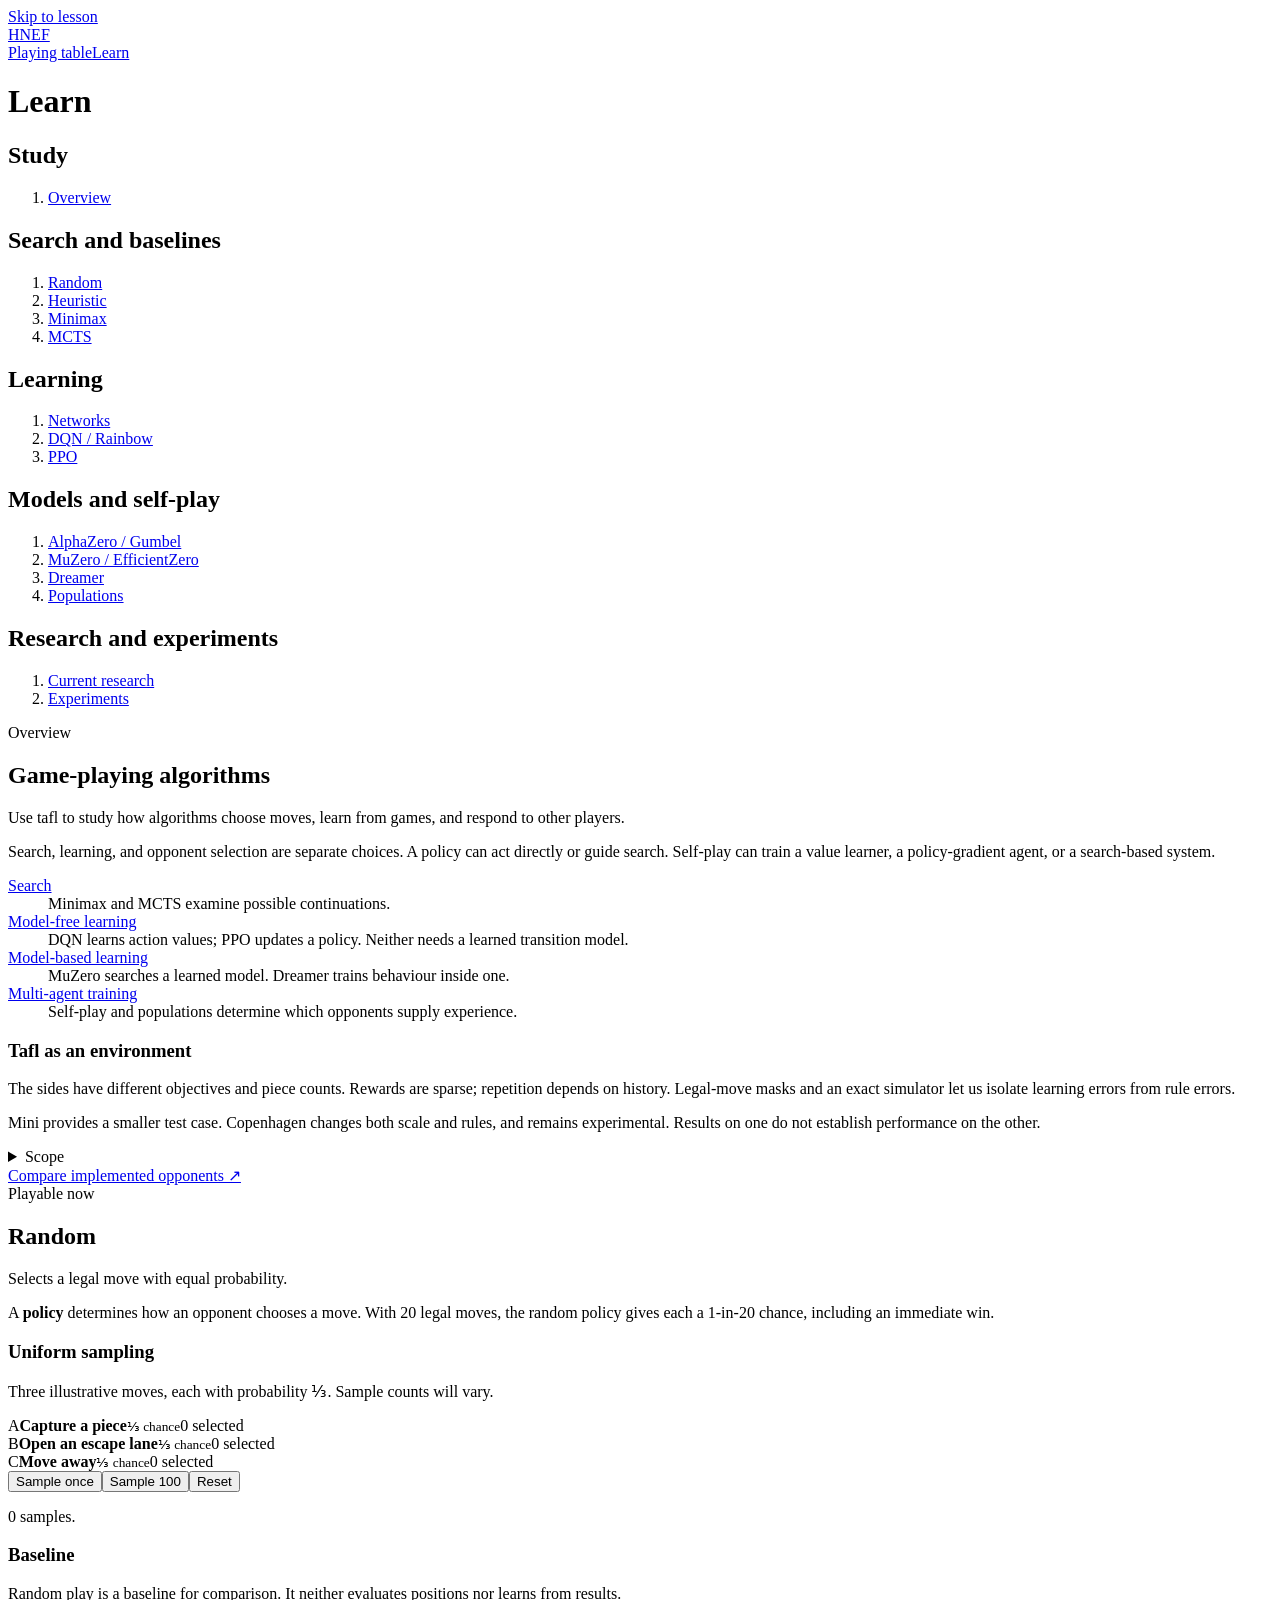
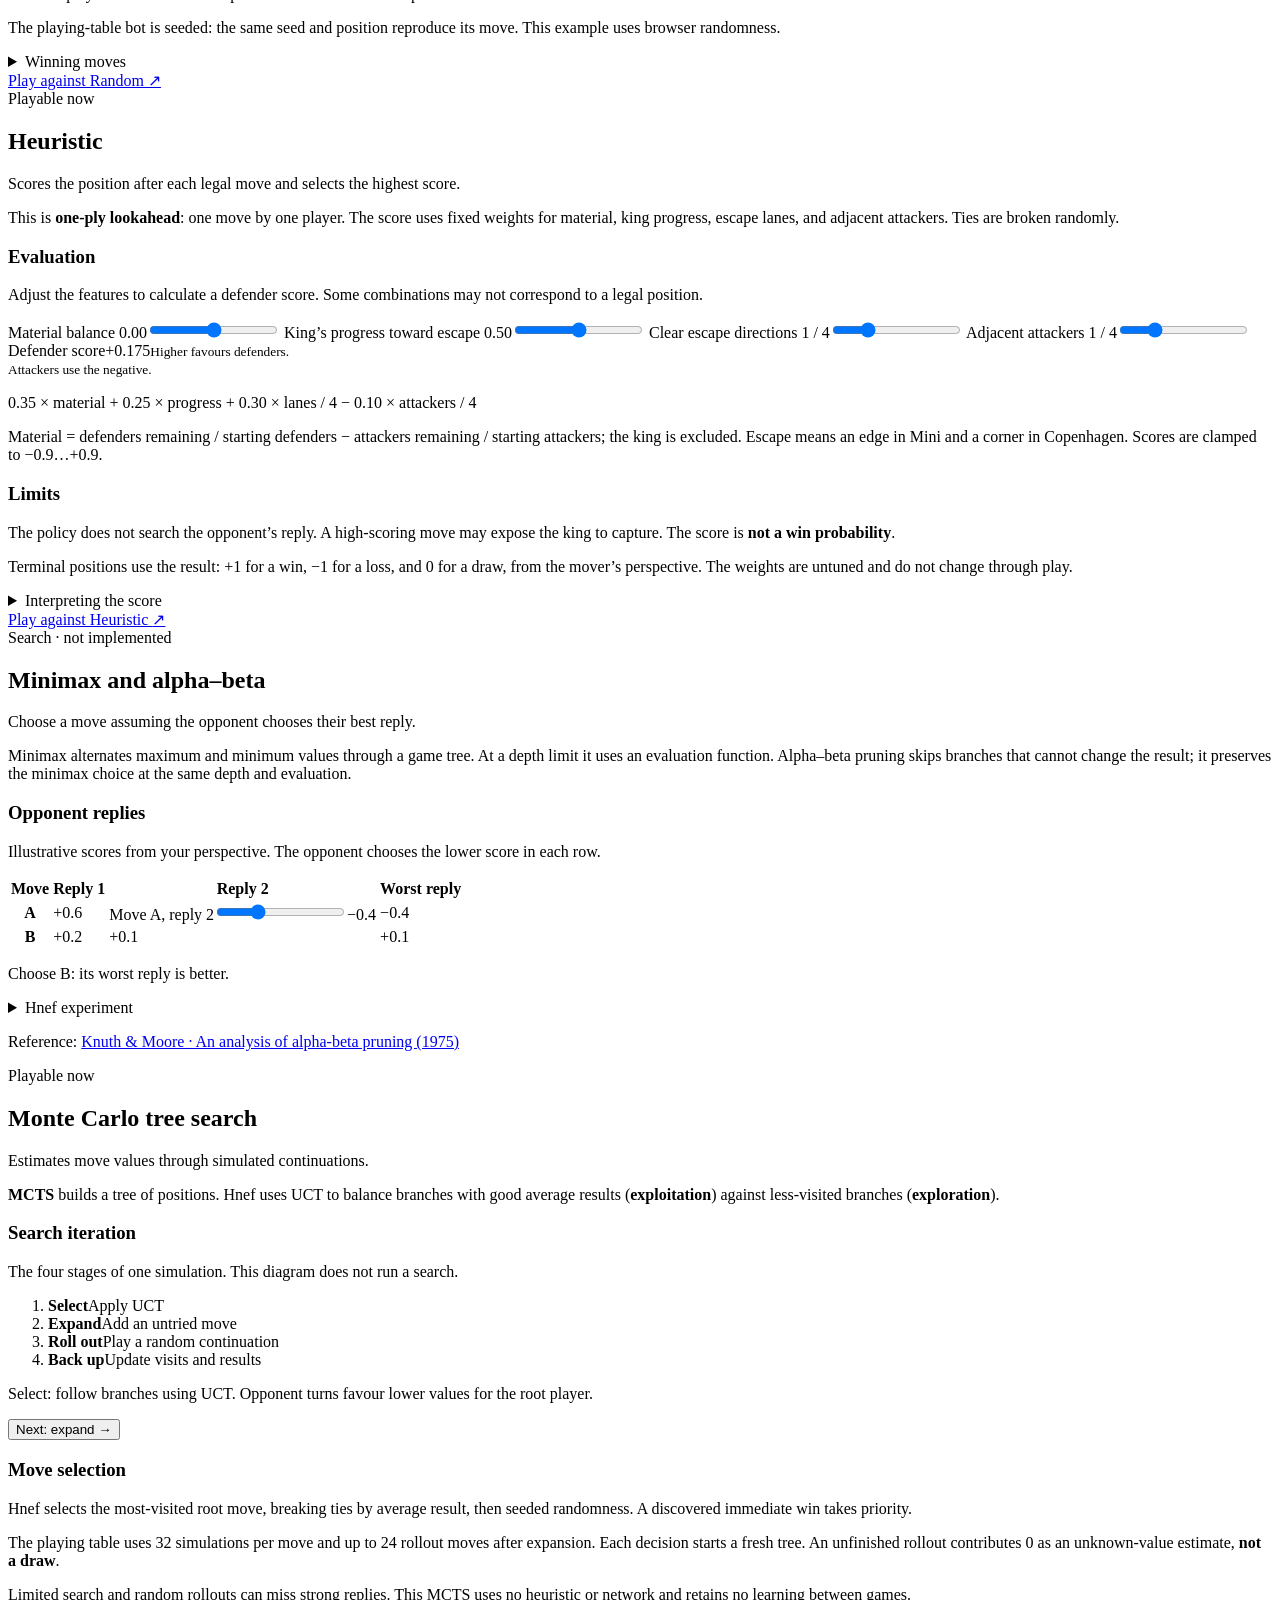
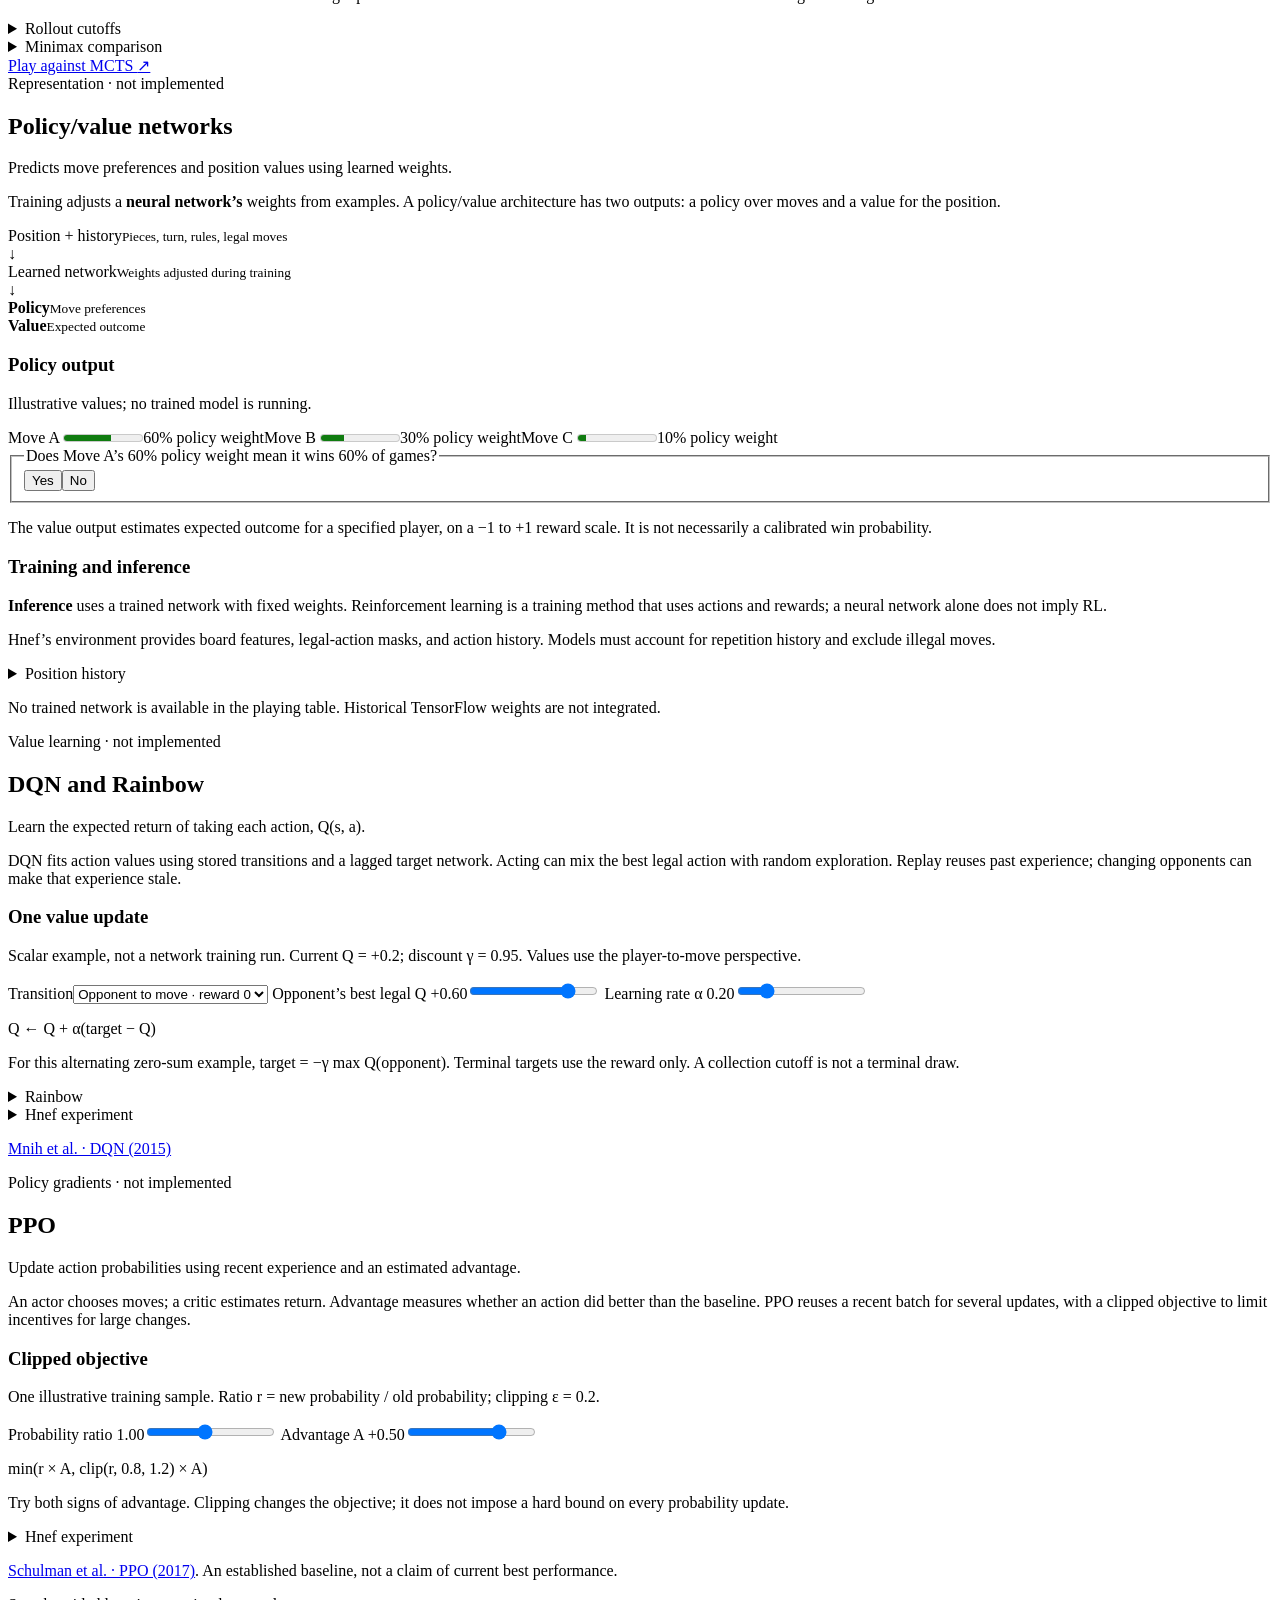
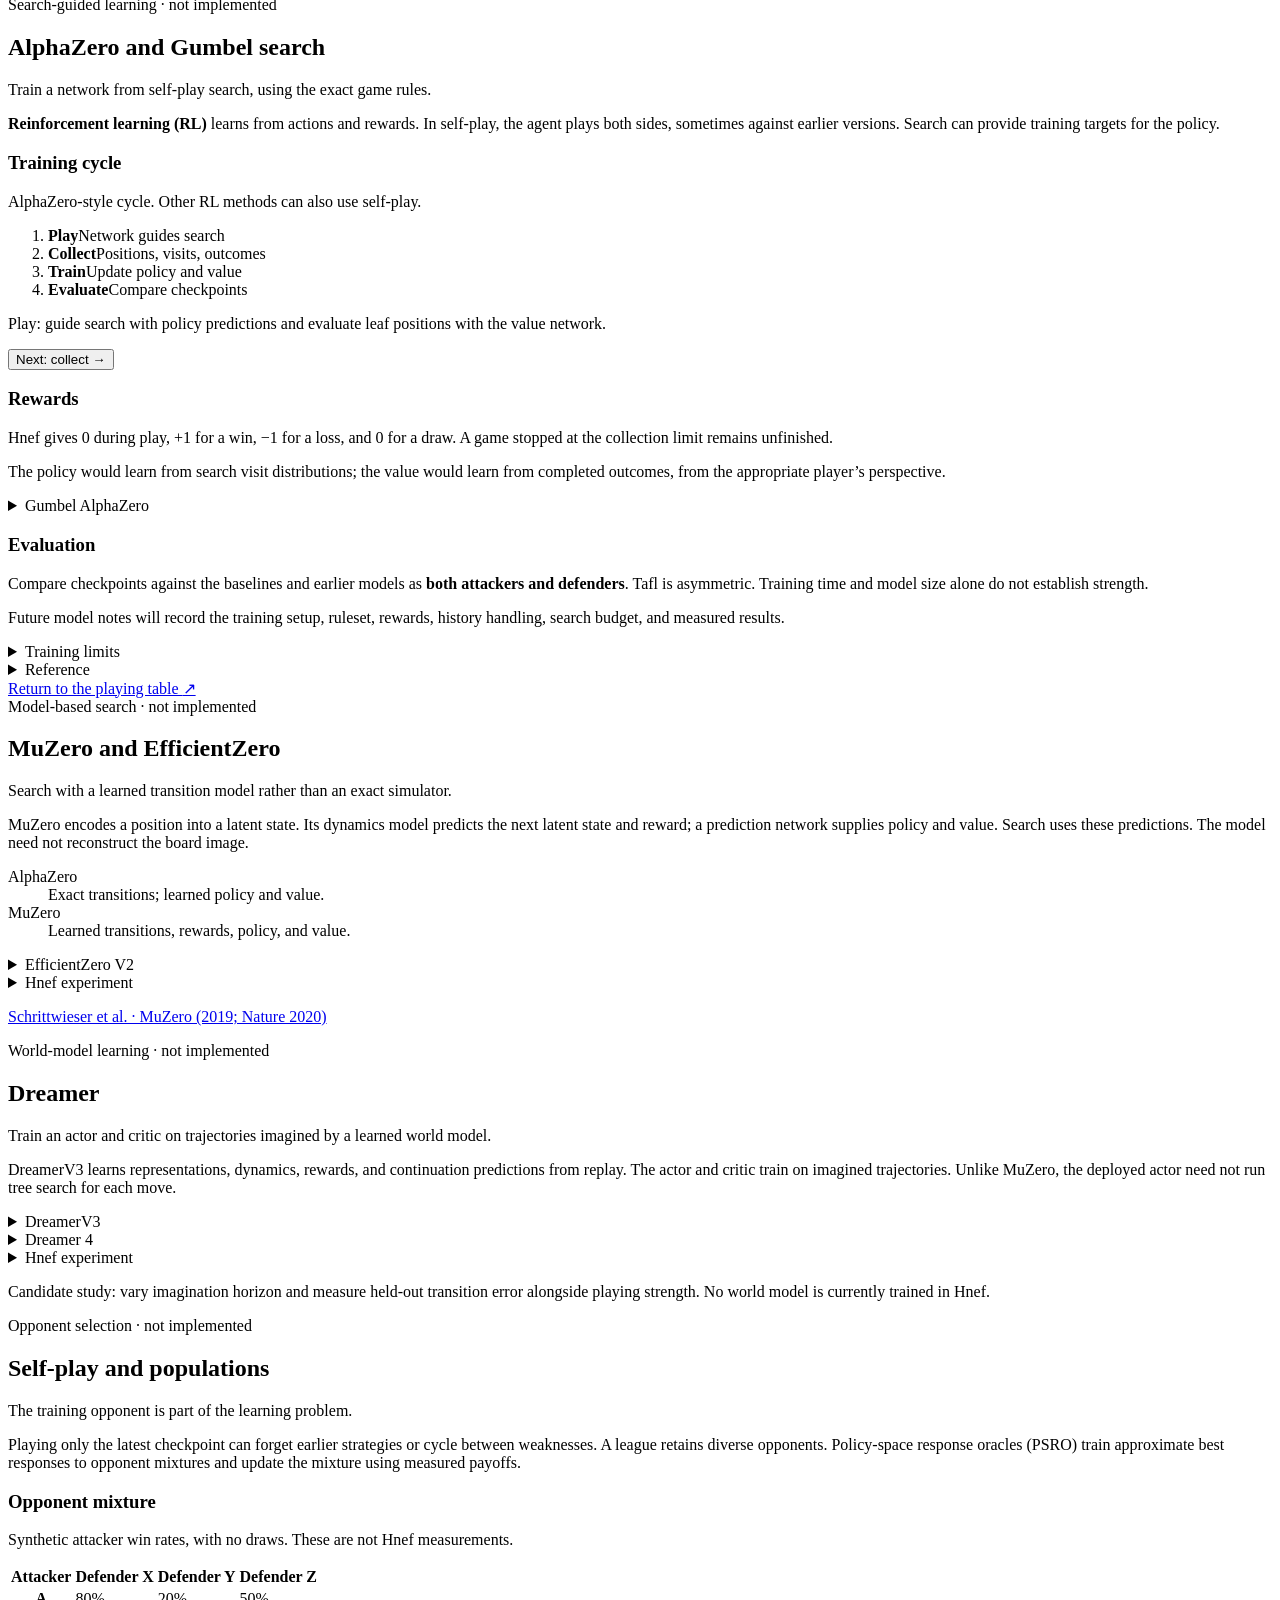
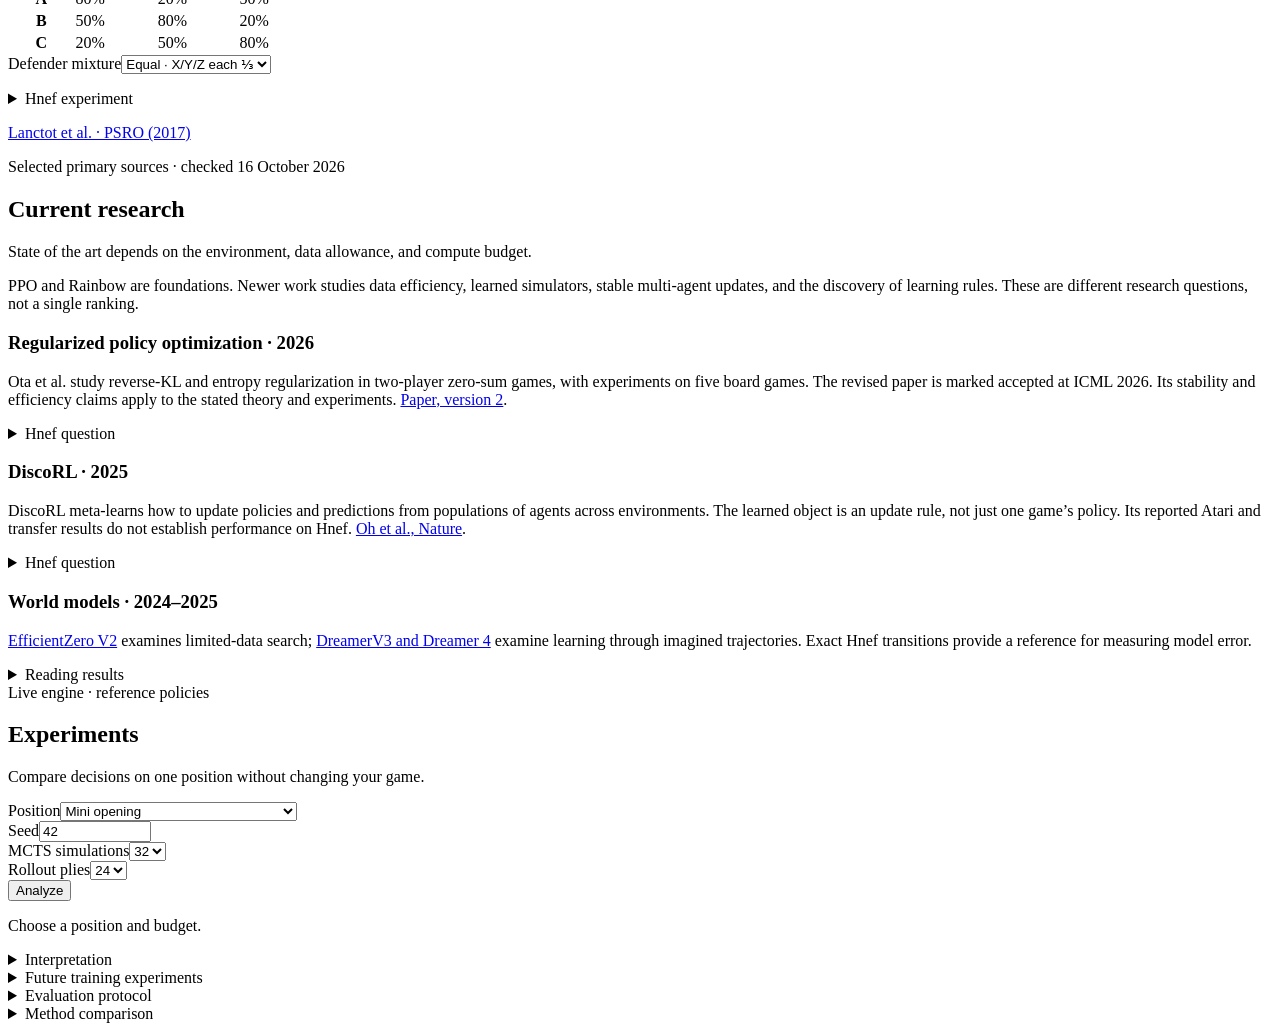
==== src/hnef/web/learn.html @ 336c1e79 "feat(web): add browser game and algorithm learning playground" ====
<!doctype html>
<html lang="en">
<head>
  <meta charset="utf-8"><meta name="viewport" content="width=device-width, initial-scale=1">
  <meta name="theme-color" content="#D8CDAA">
  <meta name="description" content="Study and compare game-playing algorithms in Hnef: search, value learning, policy gradients, world models, and multi-agent training.">
  <title>Learn · Hnef</title>
  <link rel="preload" href="/assets/fonts/cormorant.woff2" as="font" type="font/woff2" crossorigin>
  <link rel="stylesheet" href="/style.css"><link rel="stylesheet" href="/learn.css">
  <script src="/learn-math.js" defer></script><script src="/learn.js" defer></script>
</head>
<body class="learning-page">
<a class="skip-link" href="#lesson-content">Skip to lesson</a>
<header class="masthead">
  <a class="wordmark" href="/" aria-label="Hnef home">HNEF</a>
  <nav aria-label="Main menu"><a class="menu-link" href="/">Playing table</a><a class="menu-link" href="/learn" aria-current="page">Learn</a></nav>
</header>
<main class="academy">
  <header class="course-intro"><h1>Learn</h1></header>
  <div class="topic-picker" hidden><label for="topic-select">Topic</label><select id="topic-select"></select></div>
  <div class="course-layout">
    <nav class="lesson-nav" aria-label="Topics">
<div class="topic-group"><h2>Study</h2><ol>
<li><a href="#overview">Overview</a></li>
</ol></div>
<div class="topic-group"><h2>Search and baselines</h2><ol>
<li><a href="#random">Random</a></li>
<li><a href="#heuristic">Heuristic</a></li>
<li><a href="#minimax">Minimax</a></li>
<li><a href="#mcts">MCTS</a></li>
</ol></div>
<div class="topic-group"><h2>Learning</h2><ol>
<li><a href="#neural">Networks</a></li>
<li><a href="#dqn">DQN / Rainbow</a></li>
<li><a href="#ppo">PPO</a></li>
</ol></div>
<div class="topic-group"><h2>Models and self-play</h2><ol>
<li><a href="#self-play">AlphaZero / Gumbel</a></li>
<li><a href="#muzero">MuZero / EfficientZero</a></li>
<li><a href="#dreamer">Dreamer</a></li>
<li><a href="#populations">Populations</a></li>
</ol></div>
<div class="topic-group"><h2>Research and experiments</h2><ol>
<li><a href="#research">Current research</a></li>
<li><a href="#experiments">Experiments</a></li>
</ol></div>
</nav>
    <div id="lesson-content" tabindex="-1">
      <noscript><p class="lesson-note">All topics are below. Enable JavaScript to use the interactive examples.</p></noscript>
      <article id="overview" class="lesson" aria-labelledby="overview-title">
        <div class="lesson-kicker">Overview</div>
        <h2 id="overview-title" tabindex="-1">Game-playing algorithms</h2>

<p class="lesson-lead">Use tafl to study how algorithms choose moves, learn from games, and respond to other players.</p>
<p>Search, learning, and opponent selection are separate choices. A policy can act directly or guide search. Self-play can train a value learner, a policy-gradient agent, or a search-based system.</p>
<dl class="method-map">
  <dt><a href="#minimax">Search</a></dt><dd>Minimax and MCTS examine possible continuations.</dd>
  <dt><a href="#dqn">Model-free learning</a></dt><dd>DQN learns action values; PPO updates a policy. Neither needs a learned transition model.</dd>
  <dt><a href="#muzero">Model-based learning</a></dt><dd>MuZero searches a learned model. Dreamer trains behaviour inside one.</dd>
  <dt><a href="#populations">Multi-agent training</a></dt><dd>Self-play and populations determine which opponents supply experience.</dd>
</dl>
<h3>Tafl as an environment</h3>
<p>The sides have different objectives and piece counts. Rewards are sparse; repetition depends on history. Legal-move masks and an exact simulator let us isolate learning errors from rule errors.</p>
<p>Mini provides a smaller test case. Copenhagen changes both scale and rules, and remains experimental. Results on one do not establish performance on the other.</p>
<details><summary>Scope</summary><p>Random, heuristic, and MCTS are playable. Other methods are study material and candidate experiments, not installed opponents. No method has established state-of-the-art performance on Hnef.</p></details>
<a class="practice-link" href="#experiments">Compare implemented opponents ↗</a>

      </article>
      <article id="random" class="lesson" aria-labelledby="random-title">
        <div class="lesson-kicker"><span class="status-badge">Playable now</span></div>
        <h2 id="random-title" tabindex="-1">Random</h2>
        <p class="lesson-lead">Selects a legal move with equal probability.</p>
        <p>A <strong>policy</strong> determines how an opponent chooses a move. With 20 legal moves, the random policy gives each a 1-in-20 chance, including an immediate win.</p>
        <section class="lab" aria-labelledby="random-lab-title">
          <h3 id="random-lab-title">Uniform sampling</h3>
          <p>Three illustrative moves, each with probability ⅓. Sample counts will vary.</p>
          <div class="sample-cards">
            <div><span>A</span><strong>Capture a piece</strong><small>⅓ chance</small><output id="sample-a">0 selected</output></div>
            <div><span>B</span><strong>Open an escape lane</strong><small>⅓ chance</small><output id="sample-b">0 selected</output></div>
            <div><span>C</span><strong>Move away</strong><small>⅓ chance</small><output id="sample-c">0 selected</output></div>
          </div>
          <div class="lab-actions"><button id="sample-one" class="action-button" type="button">Sample once</button><button id="sample-many" class="text-button" type="button">Sample 100</button><button id="sample-reset" class="text-button" type="button">Reset</button></div>
          <p id="sample-result" class="lab-result" role="status">0 samples.</p>
        </section>
        <h3>Baseline</h3>
        <p>Random play is a baseline for comparison. It neither evaluates positions nor learns from results.</p>
        <p class="lesson-note">The playing-table bot is seeded: the same seed and position reproduce its move. This example uses browser randomness.</p>
        <details class="knowledge-check"><summary>Winning moves</summary><p>A winning move has the same probability as any other legal move. The policy does not recognize its result.</p></details>
        <a class="practice-link" href="/?opponent=random">Play against Random <span aria-hidden="true">↗</span></a>
      </article>
      <article id="heuristic" class="lesson" aria-labelledby="heuristic-title">
        <div class="lesson-kicker"><span class="status-badge">Playable now</span></div>
        <h2 id="heuristic-title" tabindex="-1">Heuristic</h2>
        <p class="lesson-lead">Scores the position after each legal move and selects the highest score.</p>
        <p>This is <strong>one-ply lookahead</strong>: one move by one player. The score uses fixed weights for material, king progress, escape lanes, and adjacent attackers. Ties are broken randomly.</p>
        <section class="lab" aria-labelledby="heuristic-lab-title">
          <h3 id="heuristic-lab-title">Evaluation</h3>
          <p>Adjust the features to calculate a defender score. Some combinations may not correspond to a legal position.</p>
          <div class="score-lab">
            <div class="feature-controls">
              <label for="material">Material balance <output id="material-value" for="material">0.00</output></label><input id="material" type="range" min="-1" max="1" step="0.125" value="0">
              <label for="progress">King’s progress toward escape <output id="progress-value" for="progress">0.50</output></label><input id="progress" type="range" min="0" max="1" step="0.25" value="0.5">
              <label for="lanes">Clear escape directions <output id="lanes-value" for="lanes">1 / 4</output></label><input id="lanes" type="range" min="0" max="4" step="1" value="1">
              <label for="pressure">Adjacent attackers <output id="pressure-value" for="pressure">1 / 4</output></label><input id="pressure" type="range" min="0" max="4" step="1" value="1">
            </div>
            <div class="score-display"><span>Defender score</span><output id="heuristic-score" aria-live="polite">+0.175</output><small>Higher favours defenders.<br>Attackers use the negative.</small></div>
          </div>
          <p class="formula">0.35 × material + 0.25 × progress + 0.30 × lanes / 4 − 0.10 × attackers / 4</p>
          <p class="lab-caption">Material = defenders remaining / starting defenders − attackers remaining / starting attackers; the king is excluded. Escape means an edge in Mini and a corner in Copenhagen. Scores are clamped to −0.9…+0.9.</p>
        </section>
        <h3>Limits</h3>
        <p>The policy does not search the opponent’s reply. A high-scoring move may expose the king to capture. The score is <strong>not a win probability</strong>.</p>
        <p class="lesson-note">Terminal positions use the result: +1 for a win, −1 for a loss, and 0 for a draw, from the mover’s perspective. The weights are untuned and do not change through play.</p>
        <details class="knowledge-check"><summary>Interpreting the score</summary><p>A score of +0.6 expresses a preference, not a 60% win rate. Its relationship to outcomes would need to be measured.</p></details>
        <a class="practice-link" href="/?opponent=heuristic">Play against Heuristic <span aria-hidden="true">↗</span></a>
      </article>
      <article id="minimax" class="lesson" aria-labelledby="minimax-title">
        <div class="lesson-kicker">Search · not implemented</div>
        <h2 id="minimax-title" tabindex="-1">Minimax and alpha–beta</h2>

<p class="lesson-lead">Choose a move assuming the opponent chooses their best reply.</p>
<p>Minimax alternates maximum and minimum values through a game tree. At a depth limit it uses an evaluation function. Alpha–beta pruning skips branches that cannot change the result; it preserves the minimax choice at the same depth and evaluation.</p>
<section class="lab" aria-labelledby="minimax-lab-title"><h3 id="minimax-lab-title">Opponent replies</h3>
<p>Illustrative scores from your perspective. The opponent chooses the lower score in each row.</p>
<table class="data-table"><thead><tr><th>Move</th><th>Reply 1</th><th>Reply 2</th><th>Worst reply</th></tr></thead><tbody><tr><th>A</th><td>+0.6</td><td><label class="sr-only" for="minimax-reply">Move A, reply 2</label><input id="minimax-reply" type="range" min="-1" max="1" step="0.1" value="-0.4"><output id="minimax-value">−0.4</output></td><td id="minimax-worst">−0.4</td></tr><tr><th>B</th><td>+0.2</td><td>+0.1</td><td>+0.1</td></tr></tbody></table>
<p id="minimax-result" role="status">Choose B: its worst reply is better.</p></section>
<details><summary>Hnef experiment</summary><p>Compare one-ply evaluation with deeper search on the same tactical positions. Order captures first to test pruning efficiency. Keep repetition history in each node. Depth limits can still hide traps beyond the evaluated horizon.</p></details>
<p class="reference">Reference: <a href="https://www.sciencedirect.com/science/article/pii/0004370275900193">Knuth &amp; Moore · An analysis of alpha-beta pruning (1975)</a></p>

      </article>
      <article id="mcts" class="lesson" aria-labelledby="mcts-title">
        <div class="lesson-kicker"><span class="status-badge">Playable now</span></div>
        <h2 id="mcts-title" tabindex="-1">Monte Carlo tree search</h2>
        <p class="lesson-lead">Estimates move values through simulated continuations.</p>
        <p><strong>MCTS</strong> builds a tree of positions. Hnef uses UCT to balance branches with good average results (<strong>exploitation</strong>) against less-visited branches (<strong>exploration</strong>).</p>
        <section class="lab" aria-labelledby="search-lab-title">
          <h3 id="search-lab-title">Search iteration</h3>
          <p>The four stages of one simulation. This diagram does not run a search.</p>
          <ol class="cycle" id="search-cycle">
            <li><strong>Select</strong><span>Apply UCT</span></li>
            <li><strong>Expand</strong><span>Add an untried move</span></li>
            <li><strong>Roll out</strong><span>Play a random continuation</span></li>
            <li><strong>Back up</strong><span>Update visits and results</span></li>
          </ol>
          <p id="search-explanation" class="lab-result" role="status">Select: follow branches using UCT. Opponent turns favour lower values for the root player.</p>
          <button id="search-next" class="action-button" type="button">Next: expand →</button>
        </section>
        <h3>Move selection</h3>
        <p>Hnef selects the most-visited root move, breaking ties by average result, then seeded randomness. A discovered immediate win takes priority.</p>
        <p class="lesson-note">The playing table uses 32 simulations per move and up to 24 rollout moves after expansion. Each decision starts a fresh tree. An unfinished rollout contributes 0 as an unknown-value estimate, <strong>not a draw</strong>.</p>
        <p>Limited search and random rollouts can miss strong replies. This MCTS uses no heuristic or network and retains no learning between games.</p>
        <details class="knowledge-check"><summary>Rollout cutoffs</summary><p>A cutoff ends the simulation before the position is resolved. It does not change the game’s outcome.</p></details>
        <details class="deeper-reading"><summary>Minimax comparison</summary><p>Minimax searches for each player’s best replies, often to a fixed depth. MCTS allocates simulations selectively. Neither requires training. Minimax is not currently implemented in Hnef.</p><p><a href="https://sites.ualberta.ca/~szepesva/papers/ecml06.pdf">UCT paper by Kocsis and Szepesvári</a>.</p></details>
        <a class="practice-link" href="/?opponent=mcts">Play against MCTS <span aria-hidden="true">↗</span></a>
      </article>
      <article id="neural" class="lesson" aria-labelledby="neural-title">
        <div class="lesson-kicker"><span class="status-badge planned">Representation · not implemented</span></div>
        <h2 id="neural-title" tabindex="-1">Policy/value networks</h2>
        <p class="lesson-lead">Predicts move preferences and position values using learned weights.</p>
        <p>Training adjusts a <strong>neural network’s</strong> weights from examples. A policy/value architecture has two outputs: a policy over moves and a value for the position.</p>
        <div class="network-diagram" aria-label="Position and history feed a network with policy and value outputs"><div>Position + history<small>Pieces, turn, rules, legal moves</small></div><span aria-hidden="true">↓</span><div class="network-core">Learned network<small>Weights adjusted during training</small></div><span aria-hidden="true">↓</span><div class="network-heads"><div><strong>Policy</strong><small>Move preferences</small></div><div><strong>Value</strong><small>Expected outcome</small></div></div></div>
        <section class="lab" aria-labelledby="network-lab-title">
          <h3 id="network-lab-title">Policy output</h3>
          <p>Illustrative values; no trained model is running.</p>
          <div class="prediction"><label>Move A <meter min="0" max="1" value="0.6">60%</meter><span>60% policy weight</span></label><label>Move B <meter min="0" max="1" value="0.3">30%</meter><span>30% policy weight</span></label><label>Move C <meter min="0" max="1" value="0.1">10%</meter><span>10% policy weight</span></label></div>
          <fieldset class="quiz"><legend>Does Move A’s 60% policy weight mean it wins 60% of games?</legend><button type="button" class="answer-button" data-answer="yes" aria-pressed="false">Yes</button><button type="button" class="answer-button" data-answer="no" aria-pressed="false">No</button></fieldset>
          <p id="network-answer" class="lab-result" role="status"></p>
          <p>The value output estimates expected outcome for a specified player, on a −1 to +1 reward scale. It is not necessarily a calibrated win probability.</p>
        </section>
        <h3>Training and inference</h3>
        <p><strong>Inference</strong> uses a trained network with fixed weights. Reinforcement learning is a training method that uses actions and rewards; a neural network alone does not imply RL.</p>
        <p class="lesson-note">Hnef’s environment provides board features, legal-action masks, and action history. Models must account for repetition history and exclude illegal moves.</p>
        <details class="knowledge-check"><summary>Position history</summary><p>The board alone does not record earlier repetitions. The model or its search must use history to distinguish these states.</p></details>
        <p class="future-note">No trained network is available in the playing table. Historical TensorFlow weights are not integrated.</p>
      </article>
      <article id="dqn" class="lesson" aria-labelledby="dqn-title">
        <div class="lesson-kicker">Value learning · not implemented</div>
        <h2 id="dqn-title" tabindex="-1">DQN and Rainbow</h2>

<p class="lesson-lead">Learn the expected return of taking each action, Q(s, a).</p>
<p>DQN fits action values using stored transitions and a lagged target network. Acting can mix the best legal action with random exploration. Replay reuses past experience; changing opponents can make that experience stale.</p>
<section class="lab" aria-labelledby="q-lab-title"><h3 id="q-lab-title">One value update</h3>
<p>Scalar example, not a network training run. Current Q = +0.2; discount γ = 0.95. Values use the player-to-move perspective.</p>
<label for="q-ending">Transition</label><select id="q-ending"><option value="continue">Opponent to move · reward 0</option><option value="win">Terminal win · reward +1</option><option value="loss">Terminal loss · reward −1</option><option value="draw">Terminal draw · reward 0</option></select>
<label for="q-next">Opponent’s best legal Q <output id="q-next-value">+0.60</output></label><input id="q-next" type="range" min="-1" max="1" step="0.1" value="0.6">
<label for="q-rate">Learning rate α <output id="q-rate-value">0.20</output></label><input id="q-rate" type="range" min="0" max="1" step="0.05" value="0.2">
<p class="formula">Q ← Q + α(target − Q)</p><p id="q-result" role="status"></p>
<p class="lab-caption">For this alternating zero-sum example, target = −γ max Q(opponent). Terminal targets use the reward only. A collection cutoff is not a terminal draw.</p></section>
<details><summary>Rainbow</summary><p>Rainbow combines double Q-learning, prioritized replay, dueling networks, multi-step targets, distributional returns, and noisy exploration. These address different sources of error; they are not six levels of strength. <a href="https://arxiv.org/abs/1710.02298">Hessel et al. (2017)</a>.</p></details>
<details><summary>Hnef experiment</summary><p>Start with masked DQN against a fixed opponent. Compare replay sizes and multi-step returns before changing the opponent pool. Apply masks to target selection as well as played moves. Retain history for repetition.</p></details>
<p class="reference"><a href="https://deepmind-media.storage.googleapis.com/dqn/DQNNaturePaper.pdf">Mnih et al. · DQN (2015)</a></p>

      </article>
      <article id="ppo" class="lesson" aria-labelledby="ppo-title">
        <div class="lesson-kicker">Policy gradients · not implemented</div>
        <h2 id="ppo-title" tabindex="-1">PPO</h2>

<p class="lesson-lead">Update action probabilities using recent experience and an estimated advantage.</p>
<p>An actor chooses moves; a critic estimates return. Advantage measures whether an action did better than the baseline. PPO reuses a recent batch for several updates, with a clipped objective to limit incentives for large changes.</p>
<section class="lab" aria-labelledby="ppo-lab-title"><h3 id="ppo-lab-title">Clipped objective</h3>
<p>One illustrative training sample. Ratio r = new probability / old probability; clipping ε = 0.2.</p>
<label for="ppo-ratio">Probability ratio <output id="ppo-ratio-value">1.00</output></label><input id="ppo-ratio" type="range" min="0.2" max="2" step="0.05" value="1">
<label for="ppo-advantage">Advantage A <output id="ppo-advantage-value">+0.50</output></label><input id="ppo-advantage" type="range" min="-1" max="1" step="0.1" value="0.5">
<p class="formula">min(r × A, clip(r, 0.8, 1.2) × A)</p><p id="ppo-result" role="status"></p>
<p class="lab-caption">Try both signs of advantage. Clipping changes the objective; it does not impose a hard bound on every probability update.</p></section>
<details><summary>Hnef experiment</summary><p>Compare masked PPO with DQN under equal environment-step budgets, then report training compute separately. Test fixed opponents before self-play. Use side-aware rewards and history-aware observations; an unconditioned board image omits repetition.</p></details>
<p class="reference"><a href="https://arxiv.org/abs/1707.06347">Schulman et al. · PPO (2017)</a>. An established baseline, not a claim of current best performance.</p>

      </article>
      <article id="self-play" class="lesson" aria-labelledby="self-play-title">
        <div class="lesson-kicker"><span class="status-badge planned">Search-guided learning · not implemented</span></div>
        <h2 id="self-play-title" tabindex="-1">AlphaZero and Gumbel search</h2>
        <p class="lesson-lead">Train a network from self-play search, using the exact game rules.</p>
        <p><strong>Reinforcement learning (RL)</strong> learns from actions and rewards. In self-play, the agent plays both sides, sometimes against earlier versions. Search can provide training targets for the policy.</p>
        <section class="lab" aria-labelledby="training-lab-title">
          <h3 id="training-lab-title">Training cycle</h3>
          <p>AlphaZero-style cycle. Other RL methods can also use self-play.</p>
          <ol class="cycle" id="training-cycle"><li><strong>Play</strong><span>Network guides search</span></li><li><strong>Collect</strong><span>Positions, visits, outcomes</span></li><li><strong>Train</strong><span>Update policy and value</span></li><li><strong>Evaluate</strong><span>Compare checkpoints</span></li></ol>
          <p id="training-explanation" class="lab-result" role="status">Play: guide search with policy predictions and evaluate leaf positions with the value network.</p>
          <button id="training-next" class="action-button" type="button">Next: collect →</button>
        </section>
        <h3>Rewards</h3>
        <p>Hnef gives 0 during play, +1 for a win, −1 for a loss, and 0 for a draw. A game stopped at the collection limit remains unfinished.</p>
        <p>The policy would learn from search visit distributions; the value would learn from completed outcomes, from the appropriate player’s perspective.</p>
        <details><summary>Gumbel AlphaZero</summary><p>Gumbel search samples candidate actions without replacement and uses sequential halving at the root. It targets policy improvement when simulations are scarce; guarantees depend on correctly estimated action values. Test it against standard search at matched budgets. <a href="https://openreview.net/forum?id=bERaNdoegnO">Danihelka et al. (2022)</a>.</p></details><h3>Evaluation</h3>
        <p>Compare checkpoints against the baselines and earlier models as <strong>both attackers and defenders</strong>. Tafl is asymmetric. Training time and model size alone do not establish strength.</p>
        <p class="lesson-note">Future model notes will record the training setup, ruleset, rewards, history handling, search budget, and measured results.</p>
        <details class="knowledge-check"><summary>Training limits</summary><p>Training can be unstable or overfit to its opponents. Fixed baselines and earlier checkpoints help detect regressions.</p></details>
        <details class="deeper-reading"><summary>Reference</summary><p><a href="https://arxiv.org/abs/1712.01815">AlphaZero</a> describes the combination of self-play, neural networks, and tree search that informs this planned approach.</p></details>
        <a class="practice-link" href="/">Return to the playing table <span aria-hidden="true">↗</span></a>
      </article>
      <article id="muzero" class="lesson" aria-labelledby="muzero-title">
        <div class="lesson-kicker">Model-based search · not implemented</div>
        <h2 id="muzero-title" tabindex="-1">MuZero and EfficientZero</h2>

<p class="lesson-lead">Search with a learned transition model rather than an exact simulator.</p>
<p>MuZero encodes a position into a latent state. Its dynamics model predicts the next latent state and reward; a prediction network supplies policy and value. Search uses these predictions. The model need not reconstruct the board image.</p>
<dl class="method-map"><dt>AlphaZero</dt><dd>Exact transitions; learned policy and value.</dd><dt>MuZero</dt><dd>Learned transitions, rewards, policy, and value.</dd></dl>
<details><summary>EfficientZero V2</summary><p>This 2024 method studies data-efficient model-based search across discrete and continuous control. Its reported results use limited-data benchmarks, not tafl. The relevant question here is whether model learning improves results per collected game. <a href="https://arxiv.org/abs/2403.00564">Wang et al. (2024)</a>.</p></details>
<details><summary>Hnef experiment</summary><p>Hnef already has inexpensive exact transitions. A learned model adds approximation error, so compare it with exact-model search at matched compute. Measure reward, capture, and repetition errors over increasing rollout lengths. Real moves must still pass the engine’s legality checks.</p></details>
<p class="reference"><a href="https://arxiv.org/abs/1911.08265">Schrittwieser et al. · MuZero (2019; Nature 2020)</a></p>

      </article>
      <article id="dreamer" class="lesson" aria-labelledby="dreamer-title">
        <div class="lesson-kicker">World-model learning · not implemented</div>
        <h2 id="dreamer-title" tabindex="-1">Dreamer</h2>

<p class="lesson-lead">Train an actor and critic on trajectories imagined by a learned world model.</p>
<p>DreamerV3 learns representations, dynamics, rewards, and continuation predictions from replay. The actor and critic train on imagined trajectories. Unlike MuZero, the deployed actor need not run tree search for each move.</p>
<details><summary>DreamerV3</summary><p>The 2025 Nature paper reports a single configuration across more than 150 control tasks, including Minecraft. Those results concern its tested environments; they do not establish competitive strength in tafl. <a href="https://www.nature.com/articles/s41586-025-08744-2">Hafner et al. (2025)</a>.</p></details>
<details><summary>Dreamer 4</summary><p>The September 2025 preprint studies a scalable video world model and behaviour learned inside it, including Minecraft from offline data. This differs from training solely through fresh environment interaction. <a href="https://arxiv.org/abs/2509.24527">Hafner, Yan &amp; Lillicrap (2025)</a>.</p></details>
<details><summary>Hnef experiment</summary><p>Compare a compact board-state model with exact-engine trajectories before considering pixels. Hold the opponent fixed first: an imagined opponent must be modelled or supplied explicitly. Longer imagined sequences may amplify model errors that the policy learns to exploit.</p></details>
<p class="lesson-note">Candidate study: vary imagination horizon and measure held-out transition error alongside playing strength. No world model is currently trained in Hnef.</p>

      </article>
      <article id="populations" class="lesson" aria-labelledby="populations-title">
        <div class="lesson-kicker">Opponent selection · not implemented</div>
        <h2 id="populations-title" tabindex="-1">Self-play and populations</h2>

<p class="lesson-lead">The training opponent is part of the learning problem.</p>
<p>Playing only the latest checkpoint can forget earlier strategies or cycle between weaknesses. A league retains diverse opponents. Policy-space response oracles (PSRO) train approximate best responses to opponent mixtures and update the mixture using measured payoffs.</p>
<section class="lab" aria-labelledby="pool-lab-title"><h3 id="pool-lab-title">Opponent mixture</h3>
<p>Synthetic attacker win rates, with no draws. These are not Hnef measurements.</p>
<table class="data-table"><thead><tr><th>Attacker</th><th>Defender X</th><th>Defender Y</th><th>Defender Z</th></tr></thead><tbody><tr><th>A</th><td>80%</td><td>20%</td><td>50%</td></tr><tr><th>B</th><td>50%</td><td>80%</td><td>20%</td></tr><tr><th>C</th><td>20%</td><td>50%</td><td>80%</td></tr></tbody></table>
<label for="pool-mixture">Defender mixture</label><select id="pool-mixture"><option value="uniform">Equal · X/Y/Z each ⅓</option><option value="x">Mostly X · 80/10/10%</option><option value="y">Mostly Y · 10/80/10%</option><option value="z">Mostly Z · 10/10/80%</option></select><p id="pool-result" role="status"></p></section>
<details><summary>Hnef experiment</summary><p>Maintain separate attacker and defender pools. Evaluate the cross-play matrix, not only the latest head-to-head score. A scalar rating can obscure match-up weaknesses; finite-pool success is not a proof of low exploitability against every possible opponent.</p></details>
<p class="reference"><a href="https://arxiv.org/abs/1711.00832">Lanctot et al. · PSRO (2017)</a></p>

      </article>
      <article id="research" class="lesson" aria-labelledby="research-title">
        <div class="lesson-kicker">Selected primary sources · checked 16 October 2026</div>
        <h2 id="research-title" tabindex="-1">Current research</h2>

<p class="lesson-lead">State of the art depends on the environment, data allowance, and compute budget.</p>
<p>PPO and Rainbow are foundations. Newer work studies data efficiency, learned simulators, stable multi-agent updates, and the discovery of learning rules. These are different research questions, not a single ranking.</p>
<h3>Regularized policy optimization · 2026</h3>
<p>Ota et al. study reverse-KL and entropy regularization in two-player zero-sum games, with experiments on five board games. The revised paper is marked accepted at ICML 2026. Its stability and efficiency claims apply to the stated theory and experiments. <a href="https://arxiv.org/abs/2602.10894v2">Paper, version 2</a>.</p>
<details><summary>Hnef question</summary><p>Can regularization reduce cycling between attacker and defender strategies? Compare cross-play and training variability with PPO under the same sampling budget.</p></details>
<h3>DiscoRL · 2025</h3>
<p>DiscoRL meta-learns how to update policies and predictions from populations of agents across environments. The learned object is an update rule, not just one game’s policy. Its reported Atari and transfer results do not establish performance on Hnef. <a href="https://www.nature.com/articles/s41586-025-09761-x">Oh et al., Nature</a>.</p>
<details><summary>Hnef question</summary><p>Evaluate transfer of a learned update rule on held-out tafl tasks. Discovering a rule across many environments and training one Hnef agent have different compute requirements.</p></details>
<h3>World models · 2024–2025</h3>
<p><a href="#muzero">EfficientZero V2</a> examines limited-data search; <a href="#dreamer">DreamerV3 and Dreamer 4</a> examine learning through imagined trajectories. Exact Hnef transitions provide a reference for measuring model error.</p>
<details><summary>Reading results</summary><p>Record the ruleset, observations, opponent pool, collected transitions, training hardware, inference search budget, seeds, and uncertainty. A new paper’s benchmark lead is not evidence that its method is best for this game. This is a selected reading list, not an exhaustive leaderboard.</p></details>

      </article>
      <article id="experiments" class="lesson" aria-labelledby="experiments-title">
        <div class="lesson-kicker">Live engine · reference policies</div>
        <h2 id="experiments-title" tabindex="-1">Experiments</h2>

<p class="lesson-lead">Compare decisions on one position without changing your game.</p>
<form id="experiment-form">
<div class="experiment-fields"><div><label for="experiment-position">Position</label><select id="experiment-position"><option value="mini-v1">Mini opening</option><option value="copenhagen-experimental-v2">Copenhagen opening · experimental</option><option value="saved">Saved game</option></select></div>
<div><label for="experiment-seed">Seed</label><input id="experiment-seed" type="number" min="0" max="4294967295" step="1" value="42" required></div>
<div><label for="experiment-budget">MCTS simulations</label><select id="experiment-budget"><option>8</option><option selected>32</option><option>64</option></select></div>
<div><label for="experiment-rollout">Rollout plies</label><select id="experiment-rollout"><option>0</option><option>12</option><option selected>24</option><option>48</option></select></div></div>
<button id="experiment-run" class="action-button" type="submit">Analyze</button></form>
<p id="experiment-status" role="status">Choose a position and budget.</p><p id="experiment-error" role="alert" hidden></p>
<section id="experiment-results" hidden aria-label="Analysis results">
<p id="experiment-description"></p>
<div id="experiment-board" class="experiment-board" role="img" aria-label="Analyzed board"></div>
<div class="comparison-scroll"><table class="data-table"><caption>Decisions</caption><thead><tr><th>Policy</th><th>Move</th><th>Successor heuristic</th></tr></thead><tbody id="experiment-decisions"></tbody></table></div>
<p class="lab-caption">The last column applies the same handwritten score to each chosen successor. It is not a win probability or MCTS’s selection criterion.</p>
<p id="experiment-search-summary"></p>
<details><summary>MCTS root statistics</summary><div class="comparison-scroll"><table class="data-table"><caption>Explored moves · values for the player to move</caption><thead><tr><th>Move</th><th>Visits</th><th>Mean utility</th></tr></thead><tbody id="experiment-children"></tbody></table></div></details>
<a id="experiment-download" class="text-button" download>Download analysis</a>
<details><summary>Analysis JSON</summary><label for="experiment-json">Complete report</label><textarea id="experiment-json" readonly spellcheck="false"></textarea></details></section>
<details><summary>Interpretation</summary><p>Compare 8, 32, and 64 simulations with the same position and seed. Record explored moves and rollout cutoffs. A larger budget may select a different move; this single-position comparison cannot establish which policy is stronger.</p></details>
<details><summary>Future training experiments</summary><p>Compare DQN with PPO under equal collected-transition budgets; compare exact and learned-model search under matched inference budgets; compare latest-checkpoint self-play with opponent pools. Each needs trained checkpoints and repeated evaluation games. The controls above run only the three implemented policies.</p></details>
<details><summary>Evaluation protocol</summary><p>Report both seats separately, with multiple seeds and uncertainty. Separate genuine draws from unfinished games. Record rules, model version, history handling, training data, and search budget. Use held-out opponents and positions to reduce selection bias.</p></details>

      </article>
      <nav id="lesson-pagination" class="lesson-pagination" aria-label="Lesson navigation" hidden><a id="previous-lesson" href="#random">← Previous lesson</a><span id="lesson-position" aria-live="polite">1 of 14</span><a id="next-lesson" href="#random">Next: Random →</a></nav>
    </div>
  </div>
  <details class="course-comparison">
    <summary>Method comparison</summary>
    <div class="comparison-scroll" tabindex="0" role="region" aria-label="Opponent comparison; scroll horizontally on small screens"><table><caption>Opponent comparison</caption><thead><tr><th scope="col">Approach</th><th scope="col">Evaluation</th><th scope="col">Looks ahead?</th><th scope="col">Learns from games?</th><th scope="col">In Hnef</th></tr></thead><tbody>
      <tr><th scope="row">Random</th><td>Equal chance</td><td>No</td><td>No</td><td>Playable</td></tr>
      <tr><th scope="row">Heuristic</th><td>Handwritten score</td><td>One move</td><td>No</td><td>Playable</td></tr>
      <tr><th scope="row">MCTS</th><td>Simulated outcomes</td><td>Multiple moves</td><td>No persistent learning</td><td>Playable</td></tr>
      <tr><th scope="row">Minimax</th><td>Leaf evaluation</td><td>Fixed depth</td><td>No</td><td>Study only</td></tr>
      <tr><th scope="row">DQN / Rainbow</th><td>Action values</td><td>Not at inference</td><td>From replay</td><td>Study only</td></tr>
      <tr><th scope="row">PPO</th><td>Actor and critic</td><td>Not at inference</td><td>Recent batches</td><td>Study only</td></tr>
      <tr><th scope="row">MuZero</th><td>Learned model + search</td><td>Latent search</td><td>During training</td><td>Study only</td></tr>
      <tr><th scope="row">Dreamer</th><td>Actor and critic</td><td>Imagined training</td><td>World-model rollouts</td><td>Study only</td></tr>
      <tr><th scope="row">Policy/value network</th><td>Trained predictions</td><td>Not on its own</td><td>During training</td><td>Study only</td></tr>
      <tr><th scope="row">Search + self-play RL</th><td>Network + search</td><td>Multiple moves</td><td>During training</td><td>Study only</td></tr>
    </tbody></table></div>
  </details>
</main>
</body>
</html>
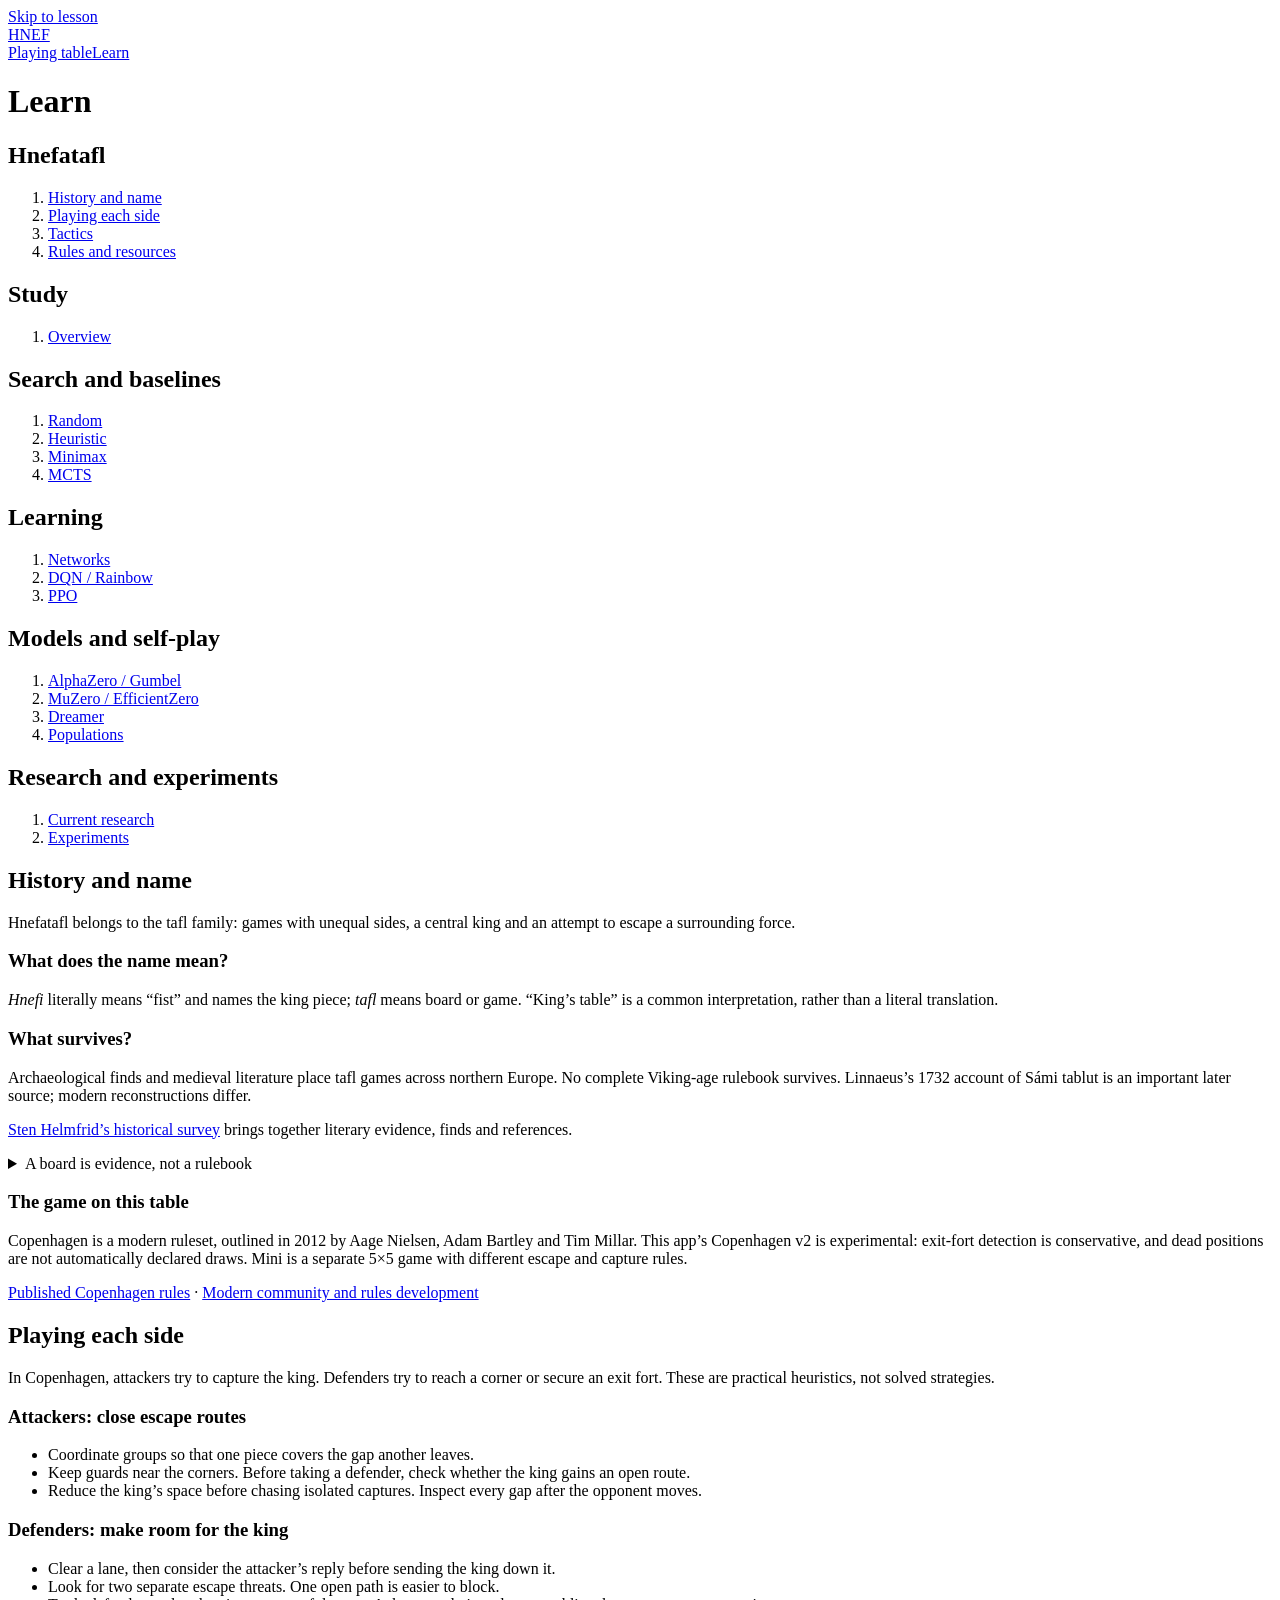
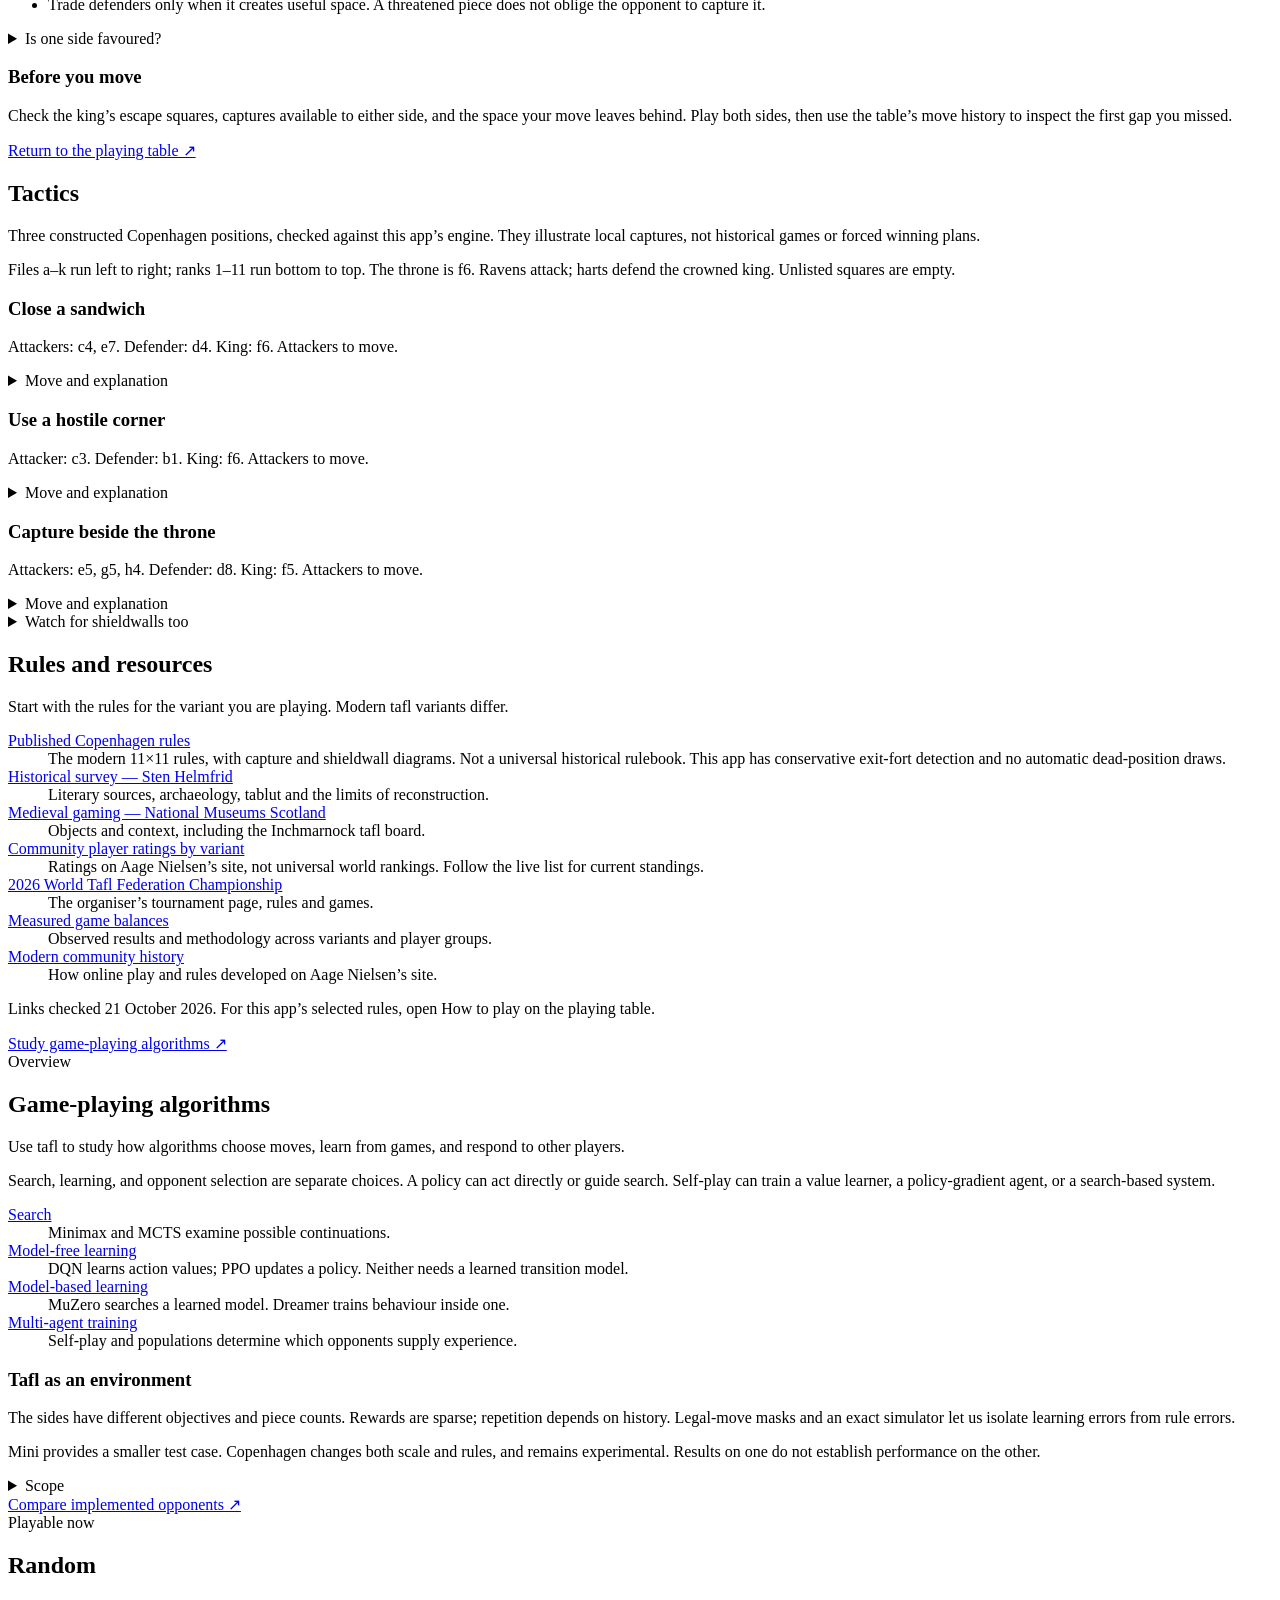
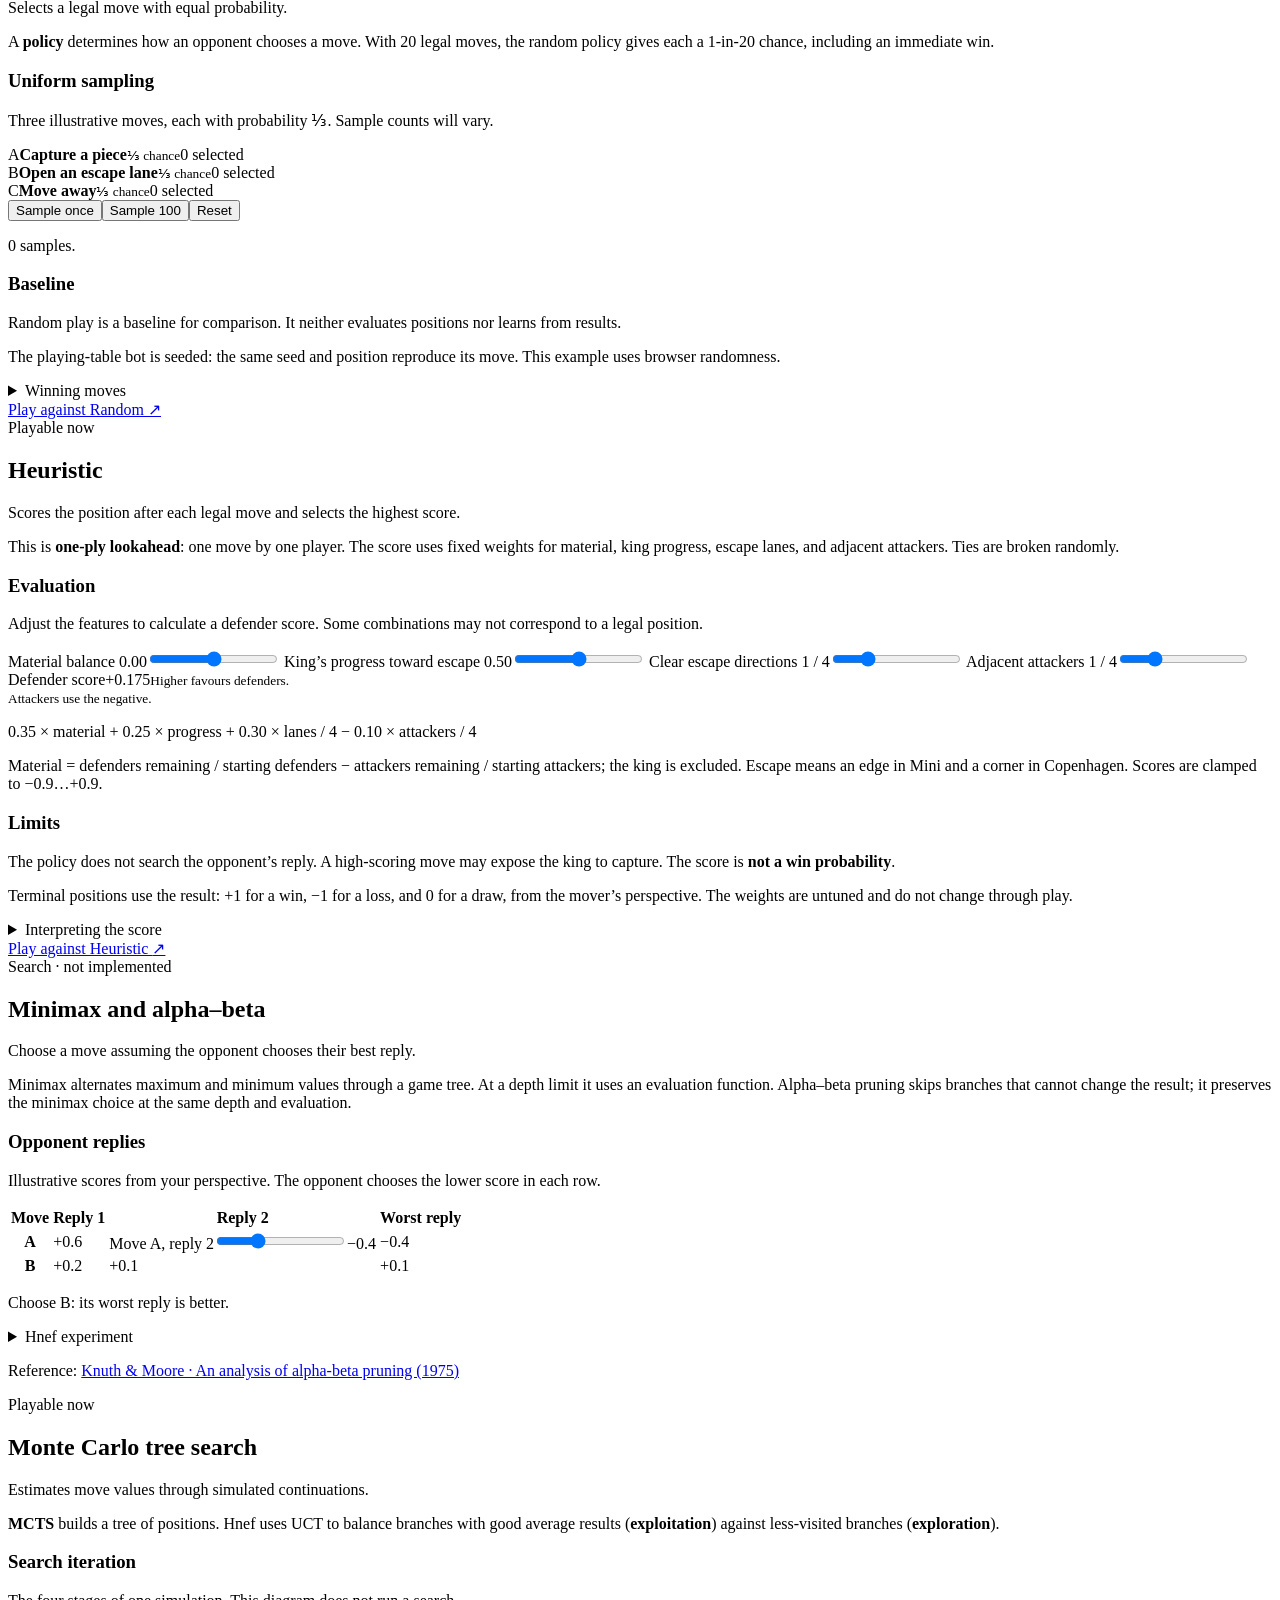
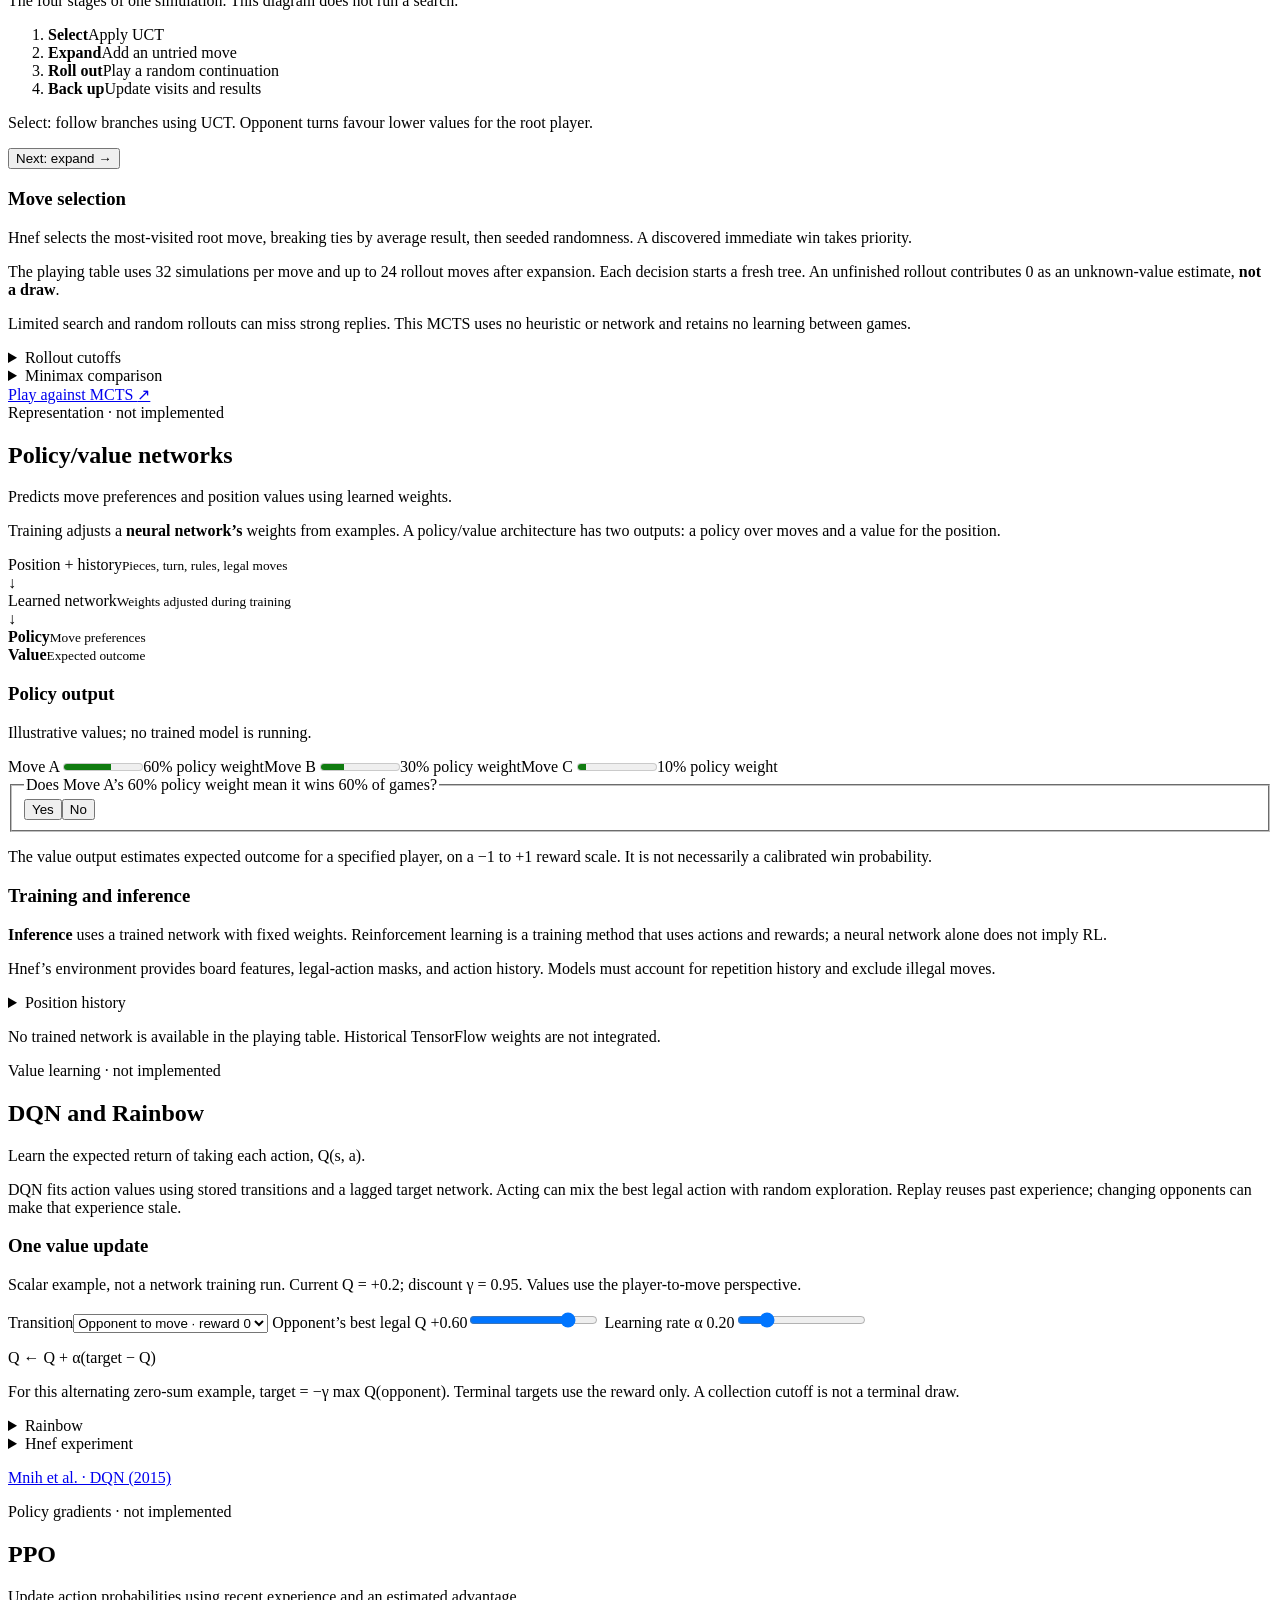
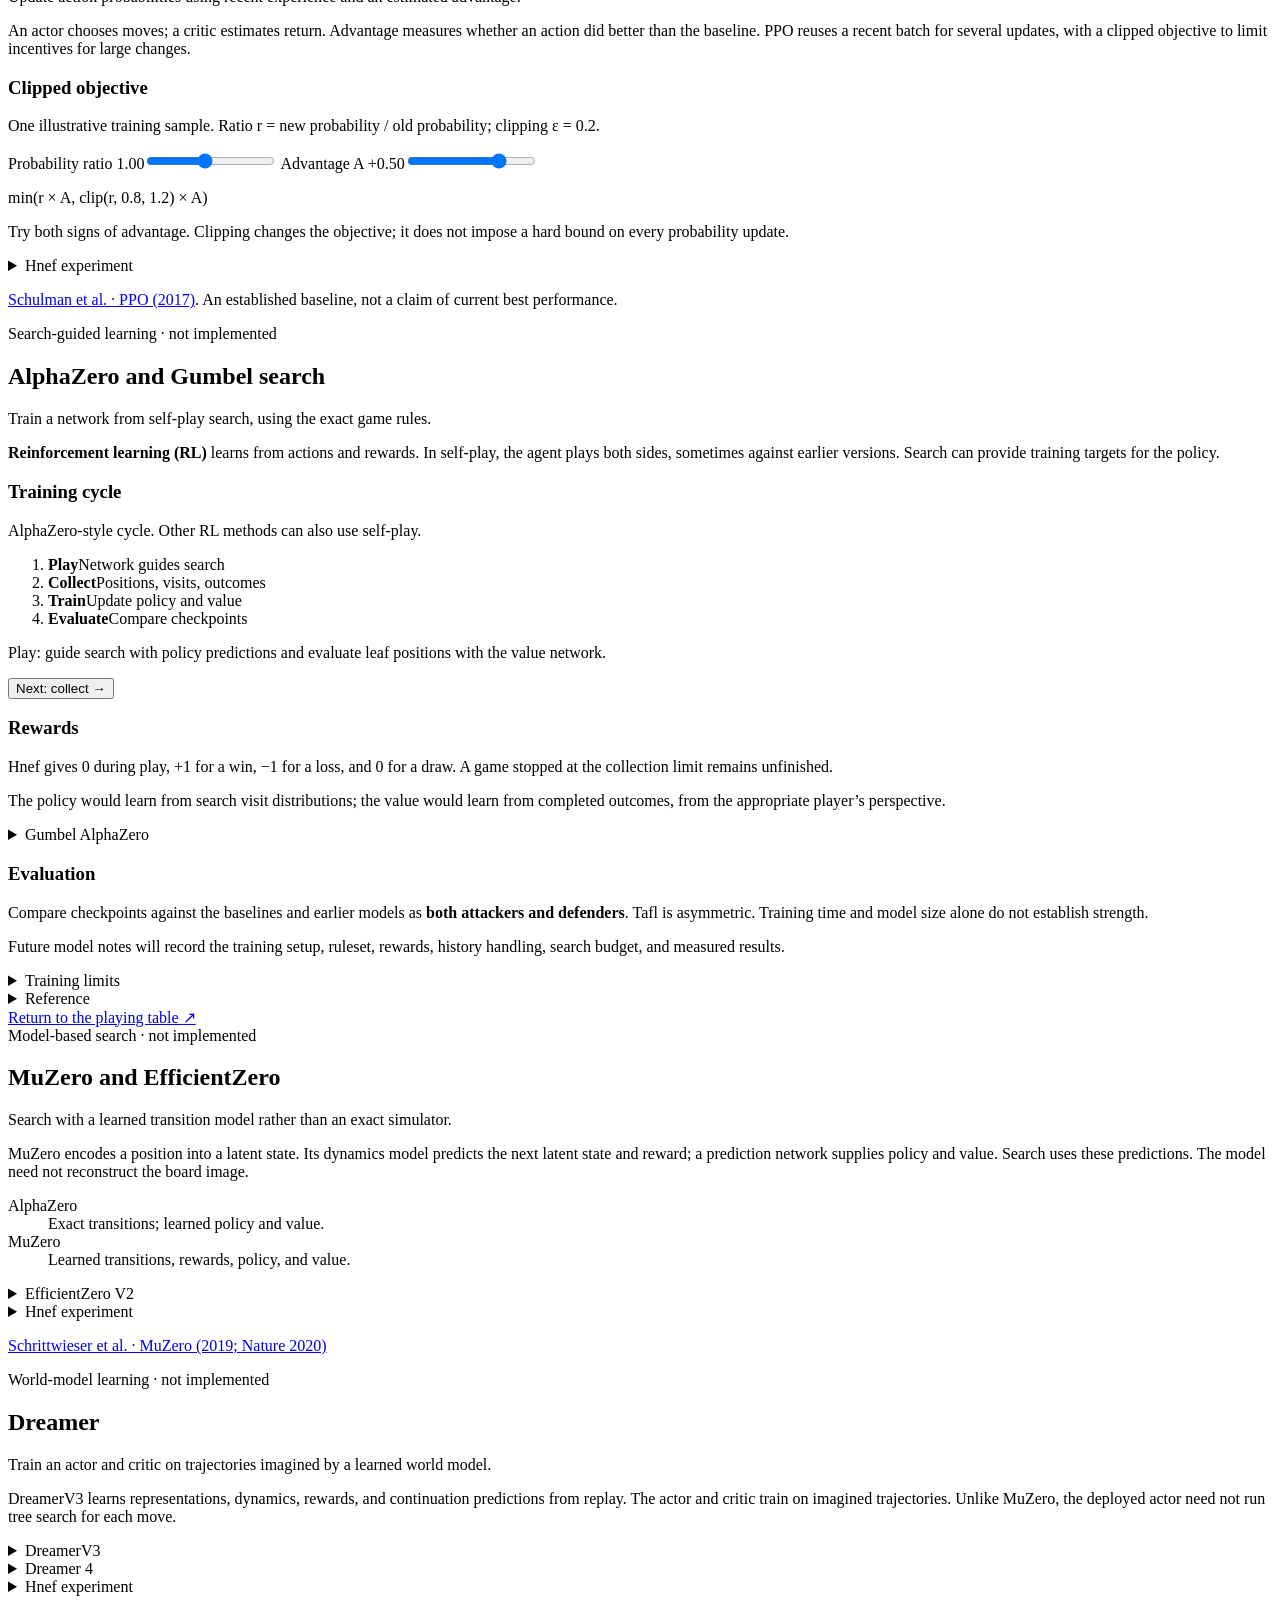
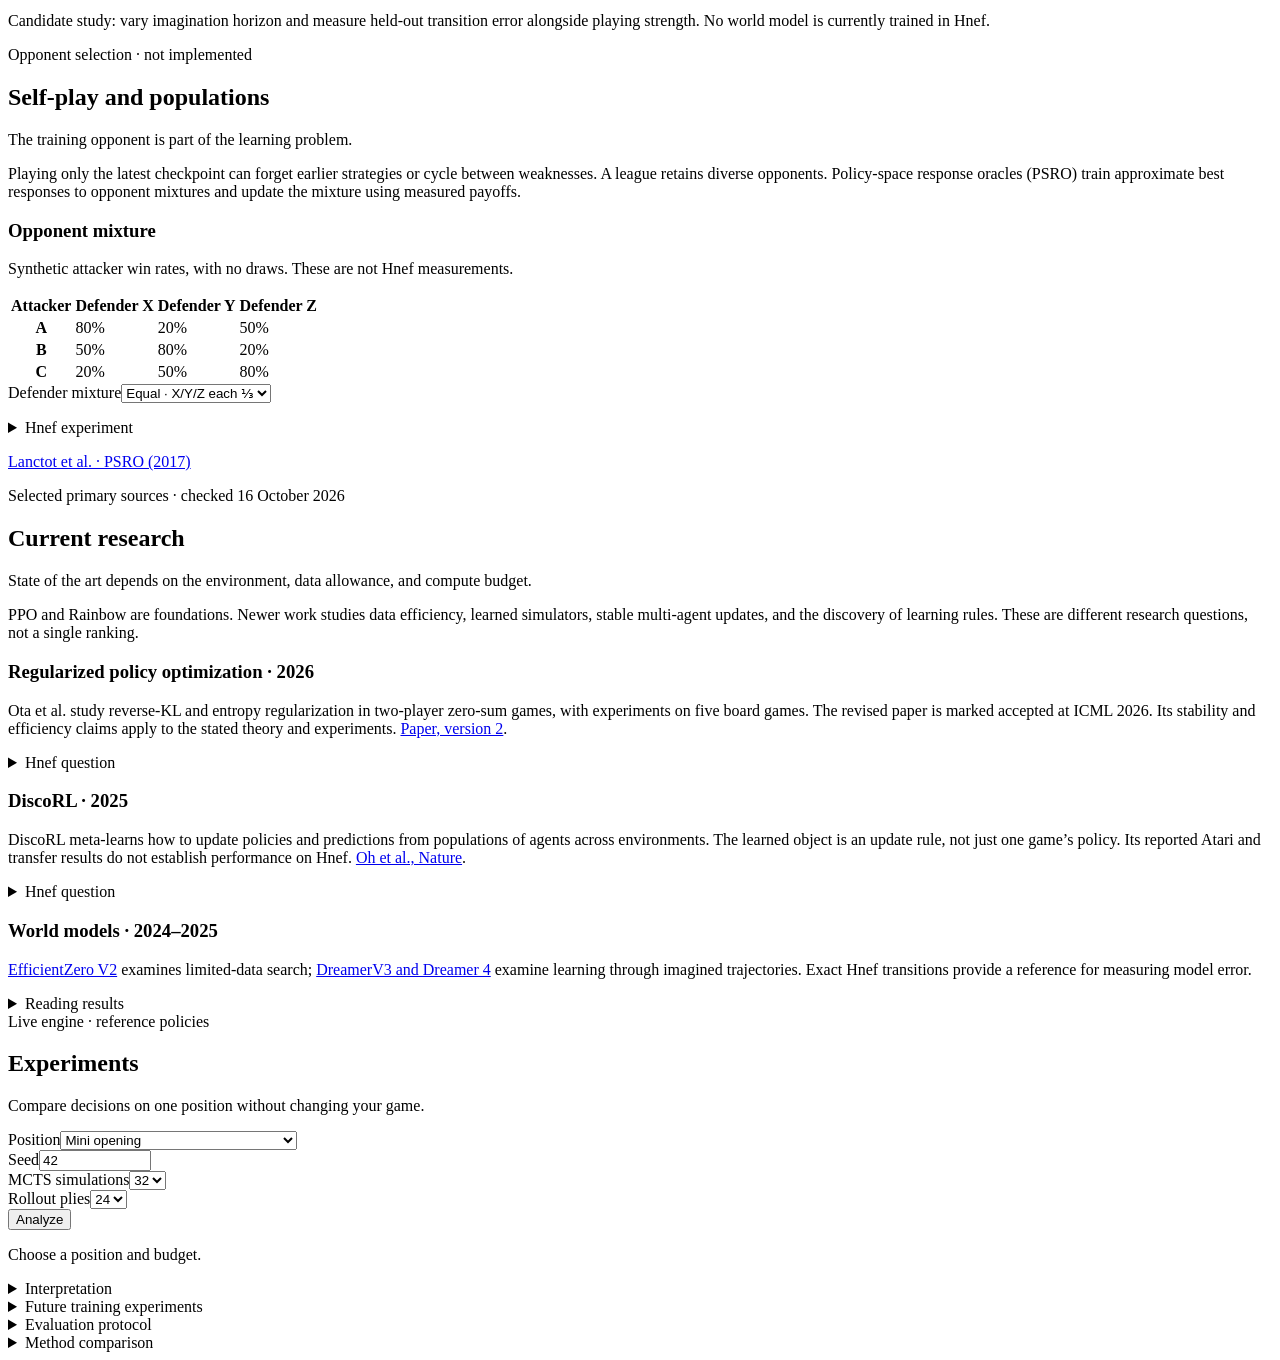
==== commit 1262a148: "Add Hnefatafl history and playing guide with validated tactics" ====
--- a/src/hnef/web/learn.html
+++ b/src/hnef/web/learn.html
@@ -3,11 +3,11 @@
 <head>
   <meta charset="utf-8"><meta name="viewport" content="width=device-width, initial-scale=1">
   <meta name="theme-color" content="#D8CDAA">
-  <meta name="description" content="Study and compare game-playing algorithms in Hnef: search, value learning, policy gradients, world models, and multi-agent training.">
+  <meta name="description" content="Learn Hnefatafl history, Copenhagen strategy and tactics, and game-playing algorithms.">
   <title>Learn · Hnef</title>
   <link rel="preload" href="/assets/fonts/cormorant.woff2" as="font" type="font/woff2" crossorigin>
   <link rel="stylesheet" href="/style.css"><link rel="stylesheet" href="/learn.css">
-  <script src="/learn-math.js" defer></script><script src="/learn.js" defer></script>
+  <script src="/transport.js" data-mode="http" defer></script><script src="/learn-math.js" defer></script><script src="/learn.js" defer></script>
 </head>
 <body class="learning-page">
 <a class="skip-link" href="#lesson-content">Skip to lesson</a>
@@ -20,6 +20,12 @@
   <div class="topic-picker" hidden><label for="topic-select">Topic</label><select id="topic-select"></select></div>
   <div class="course-layout">
     <nav class="lesson-nav" aria-label="Topics">
+<div class="topic-group"><h2>Hnefatafl</h2><ol>
+<li><a href="#history">History and name</a></li>
+<li><a href="#playing">Playing each side</a></li>
+<li><a href="#tactics">Tactics</a></li>
+<li><a href="#resources">Rules and resources</a></li>
+</ol></div>
 <div class="topic-group"><h2>Study</h2><ol>
 <li><a href="#overview">Overview</a></li>
 </ol></div>
@@ -47,6 +53,73 @@
 </nav>
     <div id="lesson-content" tabindex="-1">
       <noscript><p class="lesson-note">All topics are below. Enable JavaScript to use the interactive examples.</p></noscript>
+      <article id="history" class="lesson" aria-labelledby="history-title">
+<h2 id="history-title" tabindex="-1">History and name</h2>
+<p class="lesson-lead">Hnefatafl belongs to the tafl family: games with unequal sides, a central king and an attempt to escape a surrounding force.</p>
+<h3>What does the name mean?</h3>
+<p><em>Hnefi</em> literally means “fist” and names the king piece; <em>tafl</em> means board or game. “King’s table” is a common interpretation, rather than a literal translation.</p>
+<h3>What survives?</h3>
+<p>Archaeological finds and medieval literature place tafl games across northern Europe. No complete Viking-age rulebook survives. Linnaeus’s 1732 account of Sámi tablut is an important later source; modern reconstructions differ.</p>
+<p class="reference"><a href="https://tafl.lyckans-talisman.se/">Sten Helmfrid’s historical survey</a> brings together literary evidence, finds and references.</p>
+<details><summary>A board is evidence, not a rulebook</summary><p>National Museums Scotland describes an <a href="https://www.nms.ac.uk/discover-catalogue/the-story-of-the-lewis-chess-pieces">Inchmarnock stone with a hnefatafl grid</a>, among 35 gaming boards found there. Objects tell us about play, but do not preserve a complete set of rules.</p></details>
+<h3>The game on this table</h3>
+<p>Copenhagen is a modern ruleset, outlined in 2012 by Aage Nielsen, Adam Bartley and Tim Millar. This app’s Copenhagen v2 is experimental: exit-fort detection is conservative, and dead positions are not automatically declared draws. Mini is a separate 5×5 game with different escape and capture rules.</p>
+<p class="reference"><a href="https://aagenielsen.dk/copenhagen_rules.php">Published Copenhagen rules</a> · <a href="https://aagenielsen.dk/site_history.php">Modern community and rules development</a></p>
+      </article>
+      <article id="playing" class="lesson" aria-labelledby="playing-title">
+<h2 id="playing-title" tabindex="-1">Playing each side</h2>
+<p class="lesson-lead">In Copenhagen, attackers try to capture the king. Defenders try to reach a corner or secure an exit fort. These are practical heuristics, not solved strategies.</p>
+<h3>Attackers: close escape routes</h3>
+<ul class="playing-advice"><li>Coordinate groups so that one piece covers the gap another leaves.</li><li>Keep guards near the corners. Before taking a defender, check whether the king gains an open route.</li><li>Reduce the king’s space before chasing isolated captures. Inspect every gap after the opponent moves.</li></ul>
+<h3>Defenders: make room for the king</h3>
+<ul class="playing-advice"><li>Clear a lane, then consider the attacker’s reply before sending the king down it.</li><li>Look for two separate escape threats. One open path is easier to block.</li><li>Trade defenders only when it creates useful space. A threatened piece does not oblige the opponent to capture it.</li></ul>
+<details><summary>Is one side favoured?</summary><p><a href="https://aagenielsen.dk/tafl_balances.php">Observed community results</a> for standard Copenhagen lean towards defenders overall and are much closer among the strongest players. Balance depends on the variant and players; this does not predict results against this app’s bots.</p><p>The source uses score ratios from complete pairs of games with colours swapped, counting a draw as half a point. These are not win percentages or proof of perfect play. Source checked 21 October 2026.</p></details>
+<h3>Before you move</h3>
+<p>Check the king’s escape squares, captures available to either side, and the space your move leaves behind. Play both sides, then use the table’s move history to inspect the first gap you missed.</p>
+<a class="practice-link" href="/">Return to the playing table ↗</a>
+      </article>
+      <article id="tactics" class="lesson" aria-labelledby="tactics-title">
+<h2 id="tactics-title" tabindex="-1">Tactics</h2>
+<p class="lesson-lead">Three constructed Copenhagen positions, checked against this app’s engine. They illustrate local captures, not historical games or forced winning plans.</p>
+<p>Files a–k run left to right; ranks 1–11 run bottom to top. The throne is f6. Ravens attack; harts defend the crowned king. Unlisted squares are empty.</p>
+<section class="tactic" aria-labelledby="sandwich-title"><h3 id="sandwich-title">Close a sandwich</h3>
+<p>Attackers: c4, e7. Defender: d4. King: f6. Attackers to move.</p>
+<div class="tactic-demo" data-pieces="c4:A e7:A d4:D f6:K" data-move="e7 e4" data-captured="d4">
+<div class="tactic-board" role="img" aria-label="Attackers: c4, e7. Defender: d4. King: f6." hidden></div>
+<button class="action-button tactic-toggle" type="button" aria-pressed="false" hidden>Show e7 → e4</button>
+</div>
+<details><summary>Move and explanation</summary><p>e7 → e4 captures d4 between c4 and e4. Ordinary pieces are captured when an opponent closes a trap. Moving between two enemies does not itself capture your piece.</p></details>
+</section><section class="tactic" aria-labelledby="corner-title"><h3 id="corner-title">Use a hostile corner</h3>
+<p>Attacker: c3. Defender: b1. King: f6. Attackers to move.</p>
+<div class="tactic-demo" data-pieces="c3:A b1:D f6:K" data-move="c3 c1" data-captured="b1">
+<div class="tactic-board" role="img" aria-label="Attacker: c3. Defender: b1. King: f6." hidden></div>
+<button class="action-button tactic-toggle" type="button" aria-pressed="false" hidden>Show c3 → c1</button>
+</div>
+<details><summary>Move and explanation</summary><p>c3 → c1 captures b1 against the empty corner a1. The corner can complete a capture. An ordinary board edge cannot. In Copenhagen the king must reach a corner to escape; an ordinary edge square is not enough.</p></details>
+</section><section class="tactic" aria-labelledby="king-title"><h3 id="king-title">Capture beside the throne</h3>
+<p>Attackers: e5, g5, h4. Defender: d8. King: f5. Attackers to move.</p>
+<div class="tactic-demo" data-pieces="f5:K e5:A g5:A h4:A d8:D" data-move="h4 f4" data-captured="f5">
+<div class="tactic-board" role="img" aria-label="Attackers: e5, g5, h4. Defender: d8. King: f5." hidden></div>
+<button class="action-button tactic-toggle" type="button" aria-pressed="false" hidden>Show h4 → f4</button>
+</div>
+<details><summary>Move and explanation</summary><p>h4 → f4 captures the king on f5. Attackers win. The empty throne f6 supplies the fourth side here. Away from the throne, the Copenhagen king needs attackers on all four adjacent squares; the ordinary two-sided capture is not enough.</p></details>
+</section><details><summary>Watch for shieldwalls too</summary><p>On the edge, a row of two or more ordinary pieces can be captured together when it is bracketed at both ends and every piece has an enemy directly inward. A corner can bracket one end. The king is not captured by a shieldwall. See the diagrams in the <a href="https://aagenielsen.dk/copenhagen_rules.php">published rules</a>.</p></details>
+      </article>
+      <article id="resources" class="lesson" aria-labelledby="resources-title">
+<h2 id="resources-title" tabindex="-1">Rules and resources</h2>
+<p class="lesson-lead">Start with the rules for the variant you are playing. Modern tafl variants differ.</p>
+<dl class="method-map">
+<dt><a href="https://aagenielsen.dk/copenhagen_rules.php">Published Copenhagen rules</a></dt><dd>The modern 11×11 rules, with capture and shieldwall diagrams. Not a universal historical rulebook. This app has conservative exit-fort detection and no automatic dead-position draws.</dd>
+<dt><a href="https://tafl.lyckans-talisman.se/">Historical survey — Sten Helmfrid</a></dt><dd>Literary sources, archaeology, tablut and the limits of reconstruction.</dd>
+<dt><a href="https://www.nms.ac.uk/discover-catalogue/the-story-of-the-lewis-chess-pieces">Medieval gaming — National Museums Scotland</a></dt><dd>Objects and context, including the Inchmarnock tafl board.</dd>
+<dt><a href="https://aagenielsen.dk/separate_ratings.php">Community player ratings by variant</a></dt><dd>Ratings on Aage Nielsen’s site, not universal world rankings. Follow the live list for current standings.</dd>
+<dt><a href="https://aagenielsen.dk/wtfturnering2026.php">2026 World Tafl Federation Championship</a></dt><dd>The organiser’s tournament page, rules and games.</dd>
+<dt><a href="https://aagenielsen.dk/tafl_balances.php">Measured game balances</a></dt><dd>Observed results and methodology across variants and player groups.</dd>
+<dt><a href="https://aagenielsen.dk/site_history.php">Modern community history</a></dt><dd>How online play and rules developed on Aage Nielsen’s site.</dd>
+</dl>
+<p class="reference">Links checked 21 October 2026. For this app’s selected rules, open How to play on the playing table.</p>
+<a class="practice-link" href="#overview">Study game-playing algorithms ↗</a>
+      </article>
       <article id="overview" class="lesson" aria-labelledby="overview-title">
         <div class="lesson-kicker">Overview</div>
         <h2 id="overview-title" tabindex="-1">Game-playing algorithms</h2>
@@ -295,6 +368,7 @@
 <div><label for="experiment-budget">MCTS simulations</label><select id="experiment-budget"><option>8</option><option selected>32</option><option>64</option></select></div>
 <div><label for="experiment-rollout">Rollout plies</label><select id="experiment-rollout"><option>0</option><option>12</option><option selected>24</option><option>48</option></select></div></div>
 <button id="experiment-run" class="action-button" type="submit">Analyze</button></form>
+<button id="experiment-cancel" type="button" hidden>Cancel analysis</button>
 <p id="experiment-status" role="status">Choose a position and budget.</p><p id="experiment-error" role="alert" hidden></p>
 <section id="experiment-results" hidden aria-label="Analysis results">
 <p id="experiment-description"></p>
